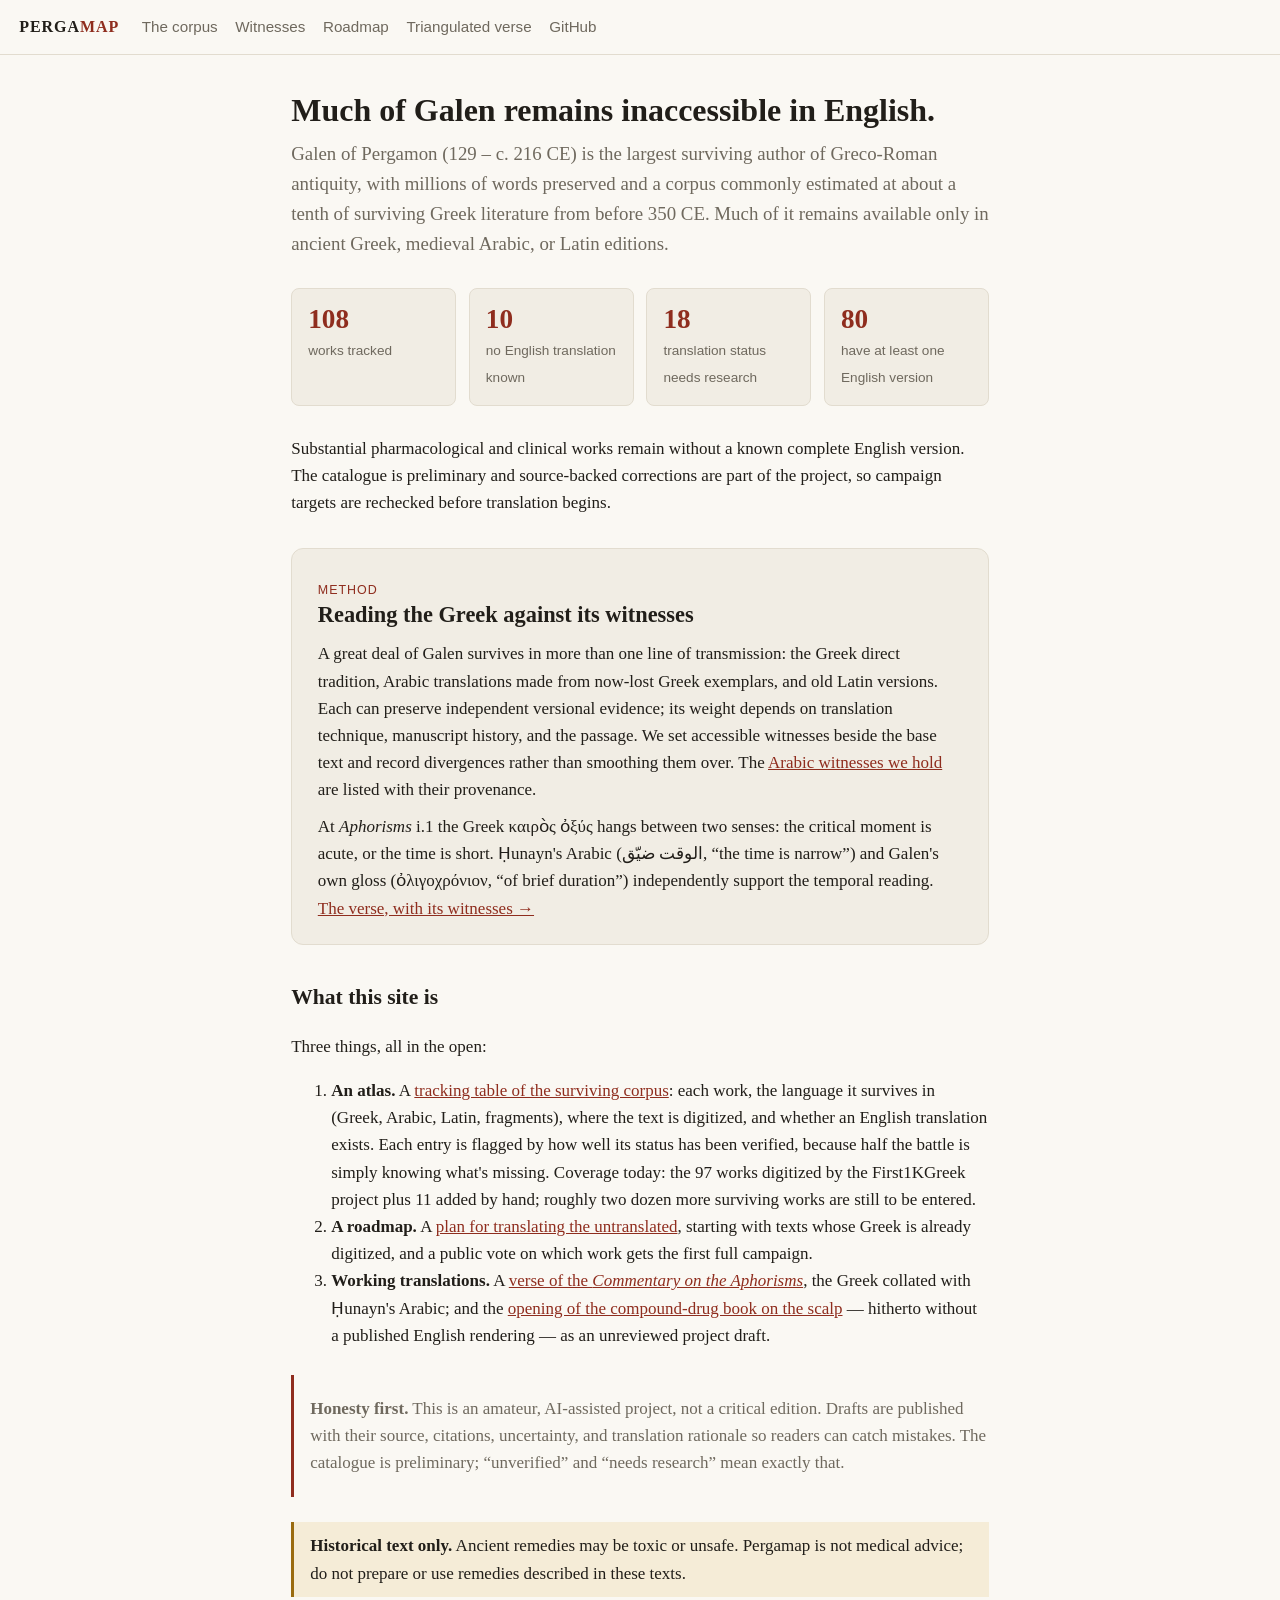
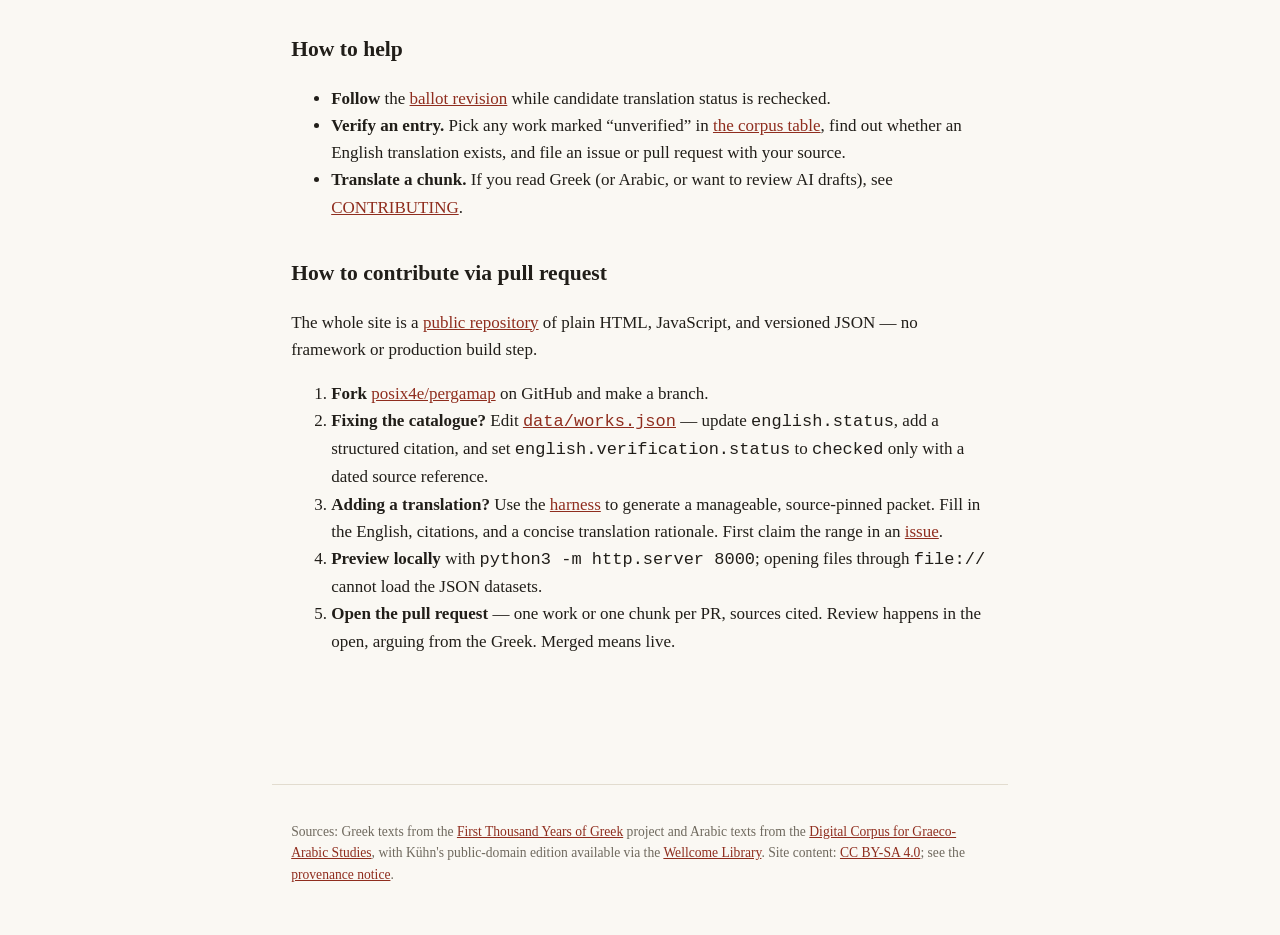
==== index.html @ 76f0c0b8 "Post-stabilization fixes: replace fabricated seg-4 rationale with an explicit no-trace note, restore" ====
<!DOCTYPE html>
<html lang="en">
<head>
<meta charset="utf-8">
<meta name="viewport" content="width=device-width, initial-scale=1">
<title>Pergamap — mapping and translating the Galen nobody can read</title>
<meta name="description" content="A public map of Galen's surviving works — what exists, in which language, and what has never been translated into English — plus an open project to translate the rest.">
<meta property="og:title" content="Pergamap — an open atlas and translation workspace for Galen">
<meta property="og:description" content="A preliminary, source-aware map of Galen's surviving works, witnesses, and English translation coverage.">
<meta property="og:type" content="website">
<meta property="og:site_name" content="Pergamap">
<link rel="canonical" href="https://pergamap.com/">
<link rel="icon" href="/favicon.svg" type="image/svg+xml">
<link rel="alternate" type="application/ld+json" href="/data/catalogue-metadata.json" title="Pergamap dataset metadata">
<link rel="stylesheet" href="style.css">
</head>
<body>
<header class="site">
  <a class="brand" href="index.html" aria-current="page">Perga<span>map</span></a>
  <nav aria-label="Primary">
    <a href="corpus.html">The corpus</a>
    <a href="witnesses.html">Witnesses</a>
    <a href="roadmap.html">Roadmap</a>
    <a href="translations/aphorisms-1-1.html">Triangulated verse</a>
    <a href="https://github.com/posix4e/pergamap">GitHub</a>
  </nav>
</header>
<main>
  <h1>Much of Galen remains inaccessible in English.</h1>
  <p class="lead">Galen of Pergamon (129 – c. 216 CE) is the largest surviving author of Greco-Roman antiquity, with millions of words preserved and a corpus commonly estimated at about a tenth of surviving Greek literature from before 350 CE. Much of it remains available only in ancient Greek, medieval Arabic, or Latin editions.</p>

  <div class="stats" id="stats">
    <div class="stat"><b id="s-total">–</b><span>works tracked</span></div>
    <div class="stat"><b id="s-none">–</b><span>no English translation known</span></div>
    <div class="stat"><b id="s-unknown">–</b><span>translation status needs research</span></div>
    <div class="stat"><b id="s-some">–</b><span>have at least one English version</span></div>
  </div>
  <p id="stats-error" class="error" role="alert" hidden>The catalogue statistics could not be loaded.</p>
  <noscript><p class="notice">JavaScript is required for live totals. The complete schema-v2 catalogue is available in <a href="data/works.json">works.json</a>.</p></noscript>

  <p>Substantial pharmacological and clinical works remain without a known complete English version. The catalogue is preliminary and source-backed corrections are part of the project, so campaign targets are rechecked before translation begins.</p>

  <div class="feature">
    <p class="feature-kicker">Method</p>
    <h2 class="feature-h">Reading the Greek against its witnesses</h2>
    <p>A great deal of Galen survives in more than one line of transmission: the Greek direct tradition, Arabic translations made from now-lost Greek exemplars, and old Latin versions. Each can preserve independent versional evidence; its weight depends on translation technique, manuscript history, and the passage. We set accessible witnesses beside the base text and record divergences rather than smoothing them over. The <a href="witnesses.html">Arabic witnesses we hold</a> are listed with their provenance.</p>
    <p>At <em>Aphorisms</em> i.1 the Greek <span lang="grc">καιρὸς ὀξύς</span> hangs between two senses: the critical moment is acute, or the time is short. Ḥunayn's Arabic (<span lang="ar" dir="rtl">الوقت ضيّق</span>, “the time is narrow”) and Galen's own gloss (<span lang="grc">ὀλιγοχρόνιον</span>, “of brief duration”) independently support the temporal reading. <a href="translations/aphorisms-1-1.html">The verse, with its witnesses →</a></p>
  </div>

  <h2>What this site is</h2>
  <p>Three things, all in the open:</p>
  <ol>
    <li><strong>An atlas.</strong> A <a href="corpus.html">tracking table of the surviving corpus</a>: each work, the language it survives in (Greek, Arabic, Latin, fragments), where the text is digitized, and whether an English translation exists. Each entry is flagged by how well its status has been verified, because half the battle is simply knowing what's missing. Coverage today: the 97 works digitized by the First1KGreek project plus 11 added by hand; roughly two dozen more surviving works are still to be entered.</li>
    <li><strong>A roadmap.</strong> A <a href="roadmap.html">plan for translating the untranslated</a>, starting with texts whose Greek is already digitized, and a public vote on which work gets the first full campaign.</li>
    <li><strong>Working translations.</strong> A <a href="translations/aphorisms-1-1.html">verse of the <em>Commentary on the Aphorisms</em></a>, the Greek collated with Ḥunayn's Arabic; and the <a href="translations/chunk.html?id=cml-1-1">opening of the compound-drug book on the scalp</a> — hitherto without a published English rendering — as an unreviewed project draft.</li>
  </ol>

  <div class="notice">
    <p><strong>Honesty first.</strong> This is an amateur, AI-assisted project, not a critical edition. Drafts are published with their source, citations, uncertainty, and translation rationale so readers can catch mistakes. The catalogue is preliminary; “unverified” and “needs research” mean exactly that.</p>
  </div>
  <div class="notice medical-warning"><p><strong>Historical text only.</strong> Ancient remedies may be toxic or unsafe. Pergamap is not medical advice; do not prepare or use remedies described in these texts.</p></div>

  <h2>How to help</h2>
  <ul>
    <li><strong>Follow</strong> the <a href="https://github.com/posix4e/pergamap/issues/1">ballot revision</a> while candidate translation status is rechecked.</li>
    <li><strong>Verify an entry.</strong> Pick any work marked “unverified” in <a href="corpus.html">the corpus table</a>, find out whether an English translation exists, and file an issue or pull request with your source.</li>
    <li><strong>Translate a chunk.</strong> If you read Greek (or Arabic, or want to review AI drafts), see <a href="https://github.com/posix4e/pergamap/blob/main/CONTRIBUTING.md">CONTRIBUTING</a>.</li>
  </ul>

  <h2>How to contribute via pull request</h2>
  <p>The whole site is a <a href="https://github.com/posix4e/pergamap">public repository</a> of plain HTML, JavaScript, and versioned JSON — no framework or production build step.</p>
  <ol>
    <li><strong>Fork</strong> <a href="https://github.com/posix4e/pergamap">posix4e/pergamap</a> on GitHub and make a branch.</li>
    <li><strong>Fixing the catalogue?</strong> Edit <a href="https://github.com/posix4e/pergamap/blob/main/data/works.json"><code>data/works.json</code></a> — update <code>english.status</code>, add a structured citation, and set <code>english.verification.status</code> to <code>checked</code> only with a dated source reference.</li>
    <li><strong>Adding a translation?</strong> Use the <a href="https://github.com/posix4e/pergamap/blob/main/HARNESS.md">harness</a> to generate a manageable, source-pinned packet. Fill in the English, citations, and a concise translation rationale. First claim the range in an <a href="https://github.com/posix4e/pergamap/issues">issue</a>.</li>
    <li><strong>Preview locally</strong> with <code>python3 -m http.server 8000</code>; opening files through <code>file://</code> cannot load the JSON datasets.</li>
    <li><strong>Open the pull request</strong> — one work or one chunk per PR, sources cited. Review happens in the open, arguing from the Greek. Merged means live.</li>
  </ol>
</main>
<footer class="site">
  <p>Sources: Greek texts from the <a href="https://github.com/OpenGreekAndLatin/First1KGreek">First Thousand Years of Greek</a> project and Arabic texts from the <a href="https://www.graeco-arabic-studies.org/">Digital Corpus for Graeco-Arabic Studies</a>, with Kühn's public-domain edition available via the <a href="https://archive.org/details/b29339339_0012">Wellcome Library</a>. Site content: <a href="LICENSE">CC BY-SA 4.0</a>; see the <a href="NOTICE.md">provenance notice</a>.</p>
</footer>
<script src="assets/js/index.js" defer></script>
</body>
</html>
---- style.css ----
:root {
  --bg: #faf8f3;
  --bg2: #f1ede4;
  --text: #211e19;
  --muted: #6f695e;
  --accent: #8f2d1e;
  --accent-soft: #f3e2dd;
  --border: #e2dccf;
  --good: #2c6e49;
  --good-soft: #e2efe7;
  --warn: #9a6b0f;
  --warn-soft: #f5ecd7;
  --none: #8f2d1e;
  --none-soft: #f3e0db;
  --unk: #6f695e;
  --unk-soft: #ecebe6;
}
@media (prefers-color-scheme: dark) {
  :root {
    --bg: #1b1916;
    --bg2: #232019;
    --text: #e9e4da;
    --muted: #a39c8f;
    --accent: #e0785f;
    --accent-soft: #3a241e;
    --border: #38332a;
    --good: #7fc8a0;
    --good-soft: #22352b;
    --warn: #e0b45f;
    --warn-soft: #382f1c;
    --none: #e0785f;
    --none-soft: #3a241e;
    --unk: #a39c8f;
    --unk-soft: #2a2822;
  }
}
* { box-sizing: border-box; }
body {
  margin: 0;
  background: var(--bg);
  color: var(--text);
  font-family: 'Iowan Old Style', 'Palatino Linotype', Palatino, Georgia, serif;
  line-height: 1.6;
  font-size: 17px;
}
header.site {
  border-bottom: 1px solid var(--border);
  padding: 0.9rem 1.2rem;
  display: flex; flex-wrap: wrap; align-items: baseline; gap: 0.4rem 1.4rem;
}
header.site .brand {
  font-weight: 700; letter-spacing: 0.06em; text-transform: uppercase;
  font-size: 1rem; color: var(--text); text-decoration: none;
}
header.site .brand span { color: var(--accent); }
header.site nav { display: flex; flex-wrap: wrap; gap: 1.1rem; font-size: 0.95rem;
  font-family: -apple-system, BlinkMacSystemFont, 'Segoe UI', Roboto, sans-serif; }
header.site nav a { color: var(--muted); text-decoration: none; }
header.site nav a:hover, header.site nav a.here { color: var(--accent); }
a:focus-visible, button:focus-visible, input:focus-visible, summary:focus-visible {
  outline: 3px solid var(--accent); outline-offset: 3px;
}
main { max-width: 46rem; margin: 0 auto; padding: 2.2rem 1.2rem 4rem; }
main.wide { max-width: 72rem; }
h1 { font-size: 2rem; line-height: 1.2; margin: 0 0 0.6rem; }
h2 { font-size: 1.35rem; margin-top: 2.2rem; }
h3 { font-size: 1.1rem; }
a { color: var(--accent); }
p.lead { font-size: 1.18rem; color: var(--muted); margin-top: 0; }
.stats { display: grid; grid-template-columns: repeat(auto-fit, minmax(150px, 1fr)); gap: 0.8rem; margin: 1.8rem 0; }
.stat { background: var(--bg2); border: 1px solid var(--border); border-radius: 8px; padding: 0.9rem 1rem; }
.stat b { display: block; font-size: 1.7rem; line-height: 1.2; color: var(--accent); }
.stat span { font-size: 0.85rem; color: var(--muted);
  font-family: -apple-system, BlinkMacSystemFont, 'Segoe UI', Roboto, sans-serif; }
.card { background: var(--bg2); border: 1px solid var(--border); border-radius: 10px; padding: 1.2rem 1.4rem; margin: 1.4rem 0; }
.card h3 { margin-top: 0; }
.chip { display: inline-block; padding: 0.1rem 0.55rem; border-radius: 99px; font-size: 0.78rem;
  font-family: -apple-system, BlinkMacSystemFont, 'Segoe UI', Roboto, sans-serif; white-space: nowrap; }
.chip.none { background: var(--none-soft); color: var(--none); }
.chip.full { background: var(--good-soft); color: var(--good); }
.chip.partial { background: var(--warn-soft); color: var(--warn); }
.chip.unknown { background: var(--unk-soft); color: var(--unk); }
.conf { font-size: 0.72rem; color: var(--muted); font-family: -apple-system, BlinkMacSystemFont, sans-serif; }
/* corpus table */
.controls { display: flex; flex-wrap: wrap; gap: 0.6rem; margin: 1.2rem 0;
  font-family: -apple-system, BlinkMacSystemFont, 'Segoe UI', Roboto, sans-serif; }
.controls input[type=search] {
  flex: 1 1 220px; padding: 0.45rem 0.7rem; border: 1px solid var(--border); border-radius: 8px;
  background: var(--bg2); color: var(--text); font-size: 0.95rem;
}
.controls button {
  padding: 0.4rem 0.8rem; border: 1px solid var(--border); border-radius: 99px;
  background: var(--bg2); color: var(--muted); font-size: 0.85rem; cursor: pointer;
}
.controls button.on { background: var(--accent); border-color: var(--accent); color: var(--bg); }
.tablewrap { overflow-x: auto; border: 1px solid var(--border); border-radius: 10px; }
table { border-collapse: collapse; width: 100%; min-width: 760px; font-size: 0.95rem; }
caption { text-align: left; padding: 0.7rem 0.9rem; color: var(--muted); background: var(--bg2);
  font-family: -apple-system, BlinkMacSystemFont, 'Segoe UI', Roboto, sans-serif; font-size: 0.85rem; }
th { text-align: left; font-family: -apple-system, BlinkMacSystemFont, 'Segoe UI', Roboto, sans-serif;
  font-size: 0.78rem; text-transform: uppercase; letter-spacing: 0.05em; color: var(--muted);
  padding: 0.7rem 0.9rem; border-bottom: 1px solid var(--border); background: var(--bg2); }
td { padding: 0.65rem 0.9rem; border-bottom: 1px solid var(--border); vertical-align: top; }
tr:last-child td { border-bottom: none; }
td .lat { color: var(--muted); font-style: italic; font-size: 0.88rem; }
td .ref { color: var(--muted); font-size: 0.82rem; display: block; margin-top: 0.15rem; }
/* translation page */
.pair { display: grid; grid-template-columns: 1fr 1fr; gap: 1.2rem 2rem; margin: 1.6rem 0; }
@media (max-width: 720px) { .pair { grid-template-columns: 1fr; } }
.grc { font-size: 1.02rem; line-height: 1.75; }
.grc .kp { color: var(--muted); font-size: 0.75rem; font-family: -apple-system, sans-serif; user-select: none; }
.eng { line-height: 1.7; }
.notes li { margin-bottom: 0.7rem; }
.crumb { font-size: 0.85rem; color: var(--muted);
  font-family: -apple-system, BlinkMacSystemFont, 'Segoe UI', Roboto, sans-serif; }
footer.site { border-top: 1px solid var(--border); margin-top: 3rem; padding: 1.4rem 1.2rem 2.4rem;
  color: var(--muted); font-size: 0.85rem; max-width: 46rem; margin-left: auto; margin-right: auto; }
.notice { border-left: 3px solid var(--accent); padding: 0.2rem 0 0.2rem 1rem; color: var(--muted); margin: 1.6rem 0; }
.medical-warning { background: var(--warn-soft); border-color: var(--warn); color: var(--text); padding: 0.65rem 1rem; }
.medical-warning p { margin: 0; }
.error { color: var(--none); }
.feature { background: var(--bg2); border: 1px solid var(--border); border-radius: 12px; padding: 1.4rem 1.6rem; margin: 2rem 0; }
.feature-kicker { font-family: -apple-system, BlinkMacSystemFont, 'Segoe UI', Roboto, sans-serif;
  font-size: 0.78rem; text-transform: uppercase; letter-spacing: 0.08em; color: var(--accent); margin: 0 0 0.2rem; }
.feature-h { margin: 0 0 0.7rem; font-size: 1.4rem; line-height: 1.25; }
.feature p { margin: 0.6rem 0 0; }
details.trace { margin: 0.4rem 0 0; font-size: 0.88rem; color: var(--muted); }
details.trace summary { cursor: pointer; color: var(--accent);
  font-family: -apple-system, BlinkMacSystemFont, 'Segoe UI', Roboto, sans-serif; font-size: 0.8rem; }
details.trace div { border-left: 3px solid var(--border); padding: 0.3rem 0 0.3rem 0.9rem;
  margin-top: 0.4rem; white-space: pre-wrap; }
.eng .todo { color: var(--muted); font-style: italic; }
.seg-note { font-size: 0.88rem; color: var(--muted); margin-top: 0.4rem; }
.witnesses { display: grid; grid-template-columns: 1fr 1fr; gap: 1.2rem 1.6rem; margin: 1.6rem 0; }
@media (max-width: 720px) { .witnesses { grid-template-columns: 1fr; } }
.wit { background: var(--bg2); border: 1px solid var(--border); border-radius: 10px; padding: 1rem 1.2rem; }
.wit h3 { margin: 0 0 0.2rem; font-size: 1rem; }
.wit .prov, .prov { font-size: 0.8rem; color: var(--muted);
  font-family: -apple-system, BlinkMacSystemFont, 'Segoe UI', sans-serif; margin-bottom: 0.7rem; }
.grc, .ara { font-size: 1.12rem; line-height: 1.8; }
.ara { direction: rtl; text-align: right; font-family: 'Geeza Pro', 'Noto Naskh Arabic', 'Times New Roman', serif; }
.translit { font-size: 0.9rem; color: var(--muted); font-style: italic; margin-top: 0.5rem; line-height: 1.6; }
.verdict { background: var(--accent-soft); border-left: 3px solid var(--accent); border-radius: 0 8px 8px 0; padding: 1rem 1.2rem; margin: 1.8rem 0; }
.translation-label { margin-bottom: 0.3rem; }
.eng-final { font-size: 1.25rem; line-height: 1.7; margin: 0.4rem 0; }
.crux { background: var(--good-soft); border: 1px solid var(--border); border-radius: 10px; padding: 1rem 1.2rem; margin: 1.4rem 0; }
.crux b { color: var(--good); }
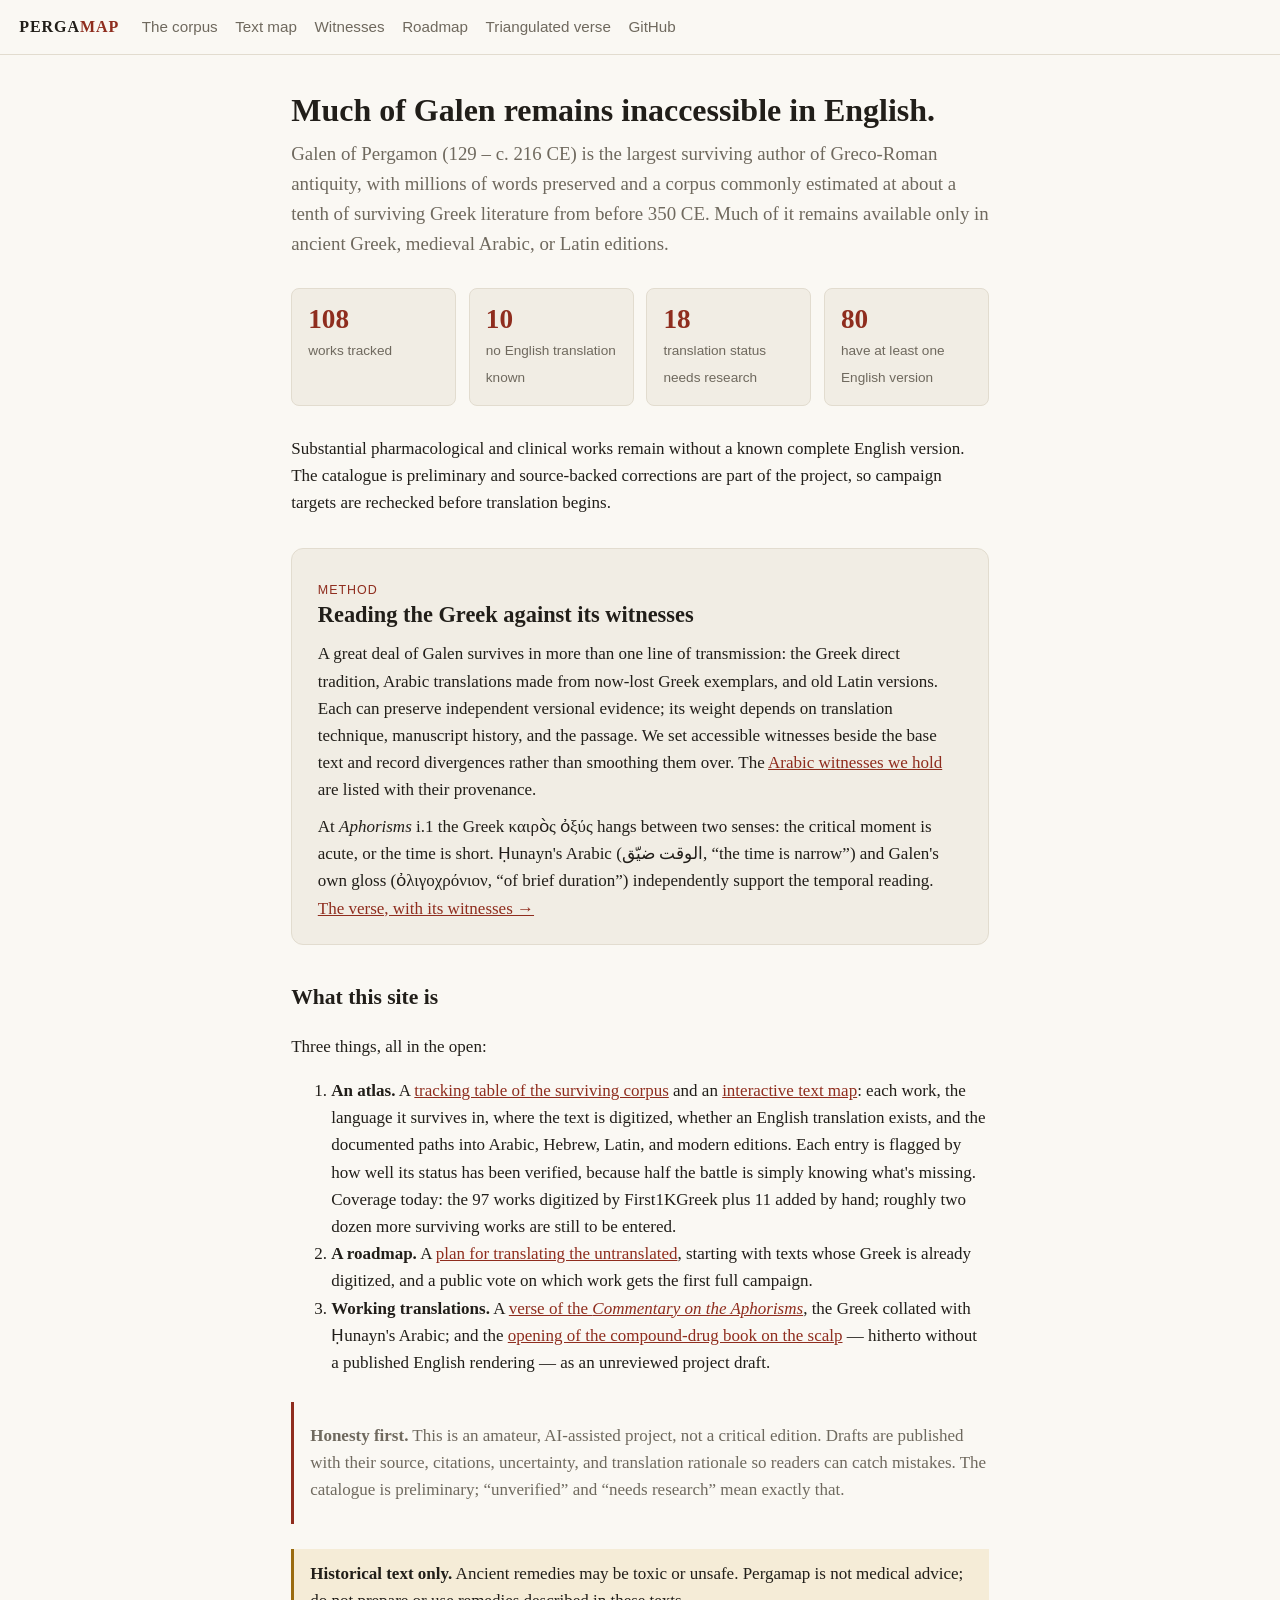
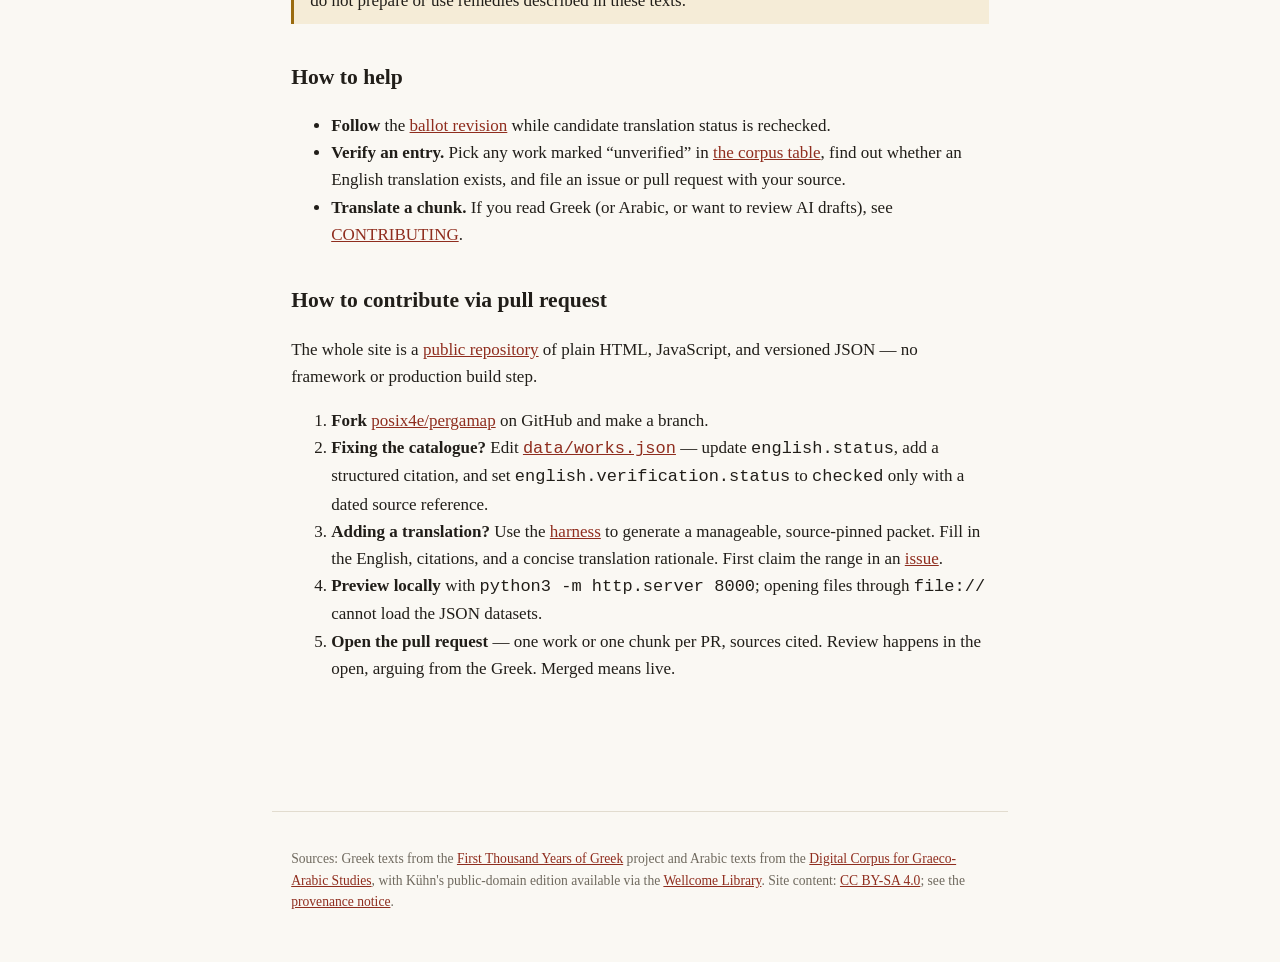
==== commit 2962ee9b: "Add interactive text transmission map" ====
--- a/index.html
+++ b/index.html
@@ -19,6 +19,7 @@
   <a class="brand" href="index.html" aria-current="page">Perga<span>map</span></a>
   <nav aria-label="Primary">
     <a href="corpus.html">The corpus</a>
+    <a href="transmission.html">Text map</a>
     <a href="witnesses.html">Witnesses</a>
     <a href="roadmap.html">Roadmap</a>
     <a href="translations/aphorisms-1-1.html">Triangulated verse</a>
@@ -50,7 +51,7 @@
   <h2>What this site is</h2>
   <p>Three things, all in the open:</p>
   <ol>
-    <li><strong>An atlas.</strong> A <a href="corpus.html">tracking table of the surviving corpus</a>: each work, the language it survives in (Greek, Arabic, Latin, fragments), where the text is digitized, and whether an English translation exists. Each entry is flagged by how well its status has been verified, because half the battle is simply knowing what's missing. Coverage today: the 97 works digitized by the First1KGreek project plus 11 added by hand; roughly two dozen more surviving works are still to be entered.</li>
+    <li><strong>An atlas.</strong> A <a href="corpus.html">tracking table of the surviving corpus</a> and an <a href="transmission.html">interactive text map</a>: each work, the language it survives in, where the text is digitized, whether an English translation exists, and the documented paths into Arabic, Hebrew, Latin, and modern editions. Each entry is flagged by how well its status has been verified, because half the battle is simply knowing what's missing. Coverage today: the 97 works digitized by First1KGreek plus 11 added by hand; roughly two dozen more surviving works are still to be entered.</li>
     <li><strong>A roadmap.</strong> A <a href="roadmap.html">plan for translating the untranslated</a>, starting with texts whose Greek is already digitized, and a public vote on which work gets the first full campaign.</li>
     <li><strong>Working translations.</strong> A <a href="translations/aphorisms-1-1.html">verse of the <em>Commentary on the Aphorisms</em></a>, the Greek collated with Ḥunayn's Arabic; and the <a href="translations/chunk.html?id=cml-1-1">opening of the compound-drug book on the scalp</a> — hitherto without a published English rendering — as an unreviewed project draft.</li>
   </ol>
--- a/style.css
+++ b/style.css
@@ -102,6 +102,7 @@
   padding: 0.7rem 0.9rem; border-bottom: 1px solid var(--border); background: var(--bg2); }
 td { padding: 0.65rem 0.9rem; border-bottom: 1px solid var(--border); vertical-align: top; }
 tr:last-child td { border-bottom: none; }
+tr.catalogue-highlight td { background: var(--accent-soft); }
 td .lat { color: var(--muted); font-style: italic; font-size: 0.88rem; }
 td .ref { color: var(--muted); font-size: 0.82rem; display: block; margin-top: 0.15rem; }
 /* translation page */
@@ -145,3 +146,141 @@
 .eng-final { font-size: 1.25rem; line-height: 1.7; margin: 0.4rem 0; }
 .crux { background: var(--good-soft); border: 1px solid var(--border); border-radius: 10px; padding: 1rem 1.2rem; margin: 1.4rem 0; }
 .crux b { color: var(--good); }
+
+/* transmission map */
+main.map-page { max-width: 92rem; }
+.map-page > h1 { font-size: clamp(2.35rem, 5vw, 4.6rem); max-width: 13ch; letter-spacing: -0.035em; }
+.map-page > .lead { max-width: 65rem; }
+.eyebrow, .context-relation {
+  margin: 0 0 0.35rem; color: var(--accent); font: 700 0.72rem/1.3 -apple-system, BlinkMacSystemFont, 'Segoe UI', sans-serif;
+  letter-spacing: 0.11em; text-transform: uppercase;
+}
+.map-stats { max-width: 68rem; }
+.map-key {
+  display: flex; flex-wrap: wrap; gap: 0.65rem 1.35rem; align-items: center; margin: 1.2rem 0 1.8rem;
+  color: var(--muted); font: 0.78rem/1.4 -apple-system, BlinkMacSystemFont, 'Segoe UI', sans-serif;
+}
+.map-key span { display: inline-flex; align-items: center; gap: 0.45rem; }
+.key-line { width: 2.2rem; border-top: 2px solid var(--accent); }
+.key-line.influence { border-top-style: dashed; border-color: var(--muted); }
+.key-dot { width: 0.65rem; height: 0.65rem; border-radius: 50%; background: var(--good); }
+.map-explorer {
+  margin: 2rem 0 3.5rem; border: 1px solid var(--border); border-radius: 16px; background: var(--bg2); overflow: hidden;
+  box-shadow: 0 18px 60px color-mix(in srgb, var(--text) 7%, transparent);
+}
+.map-controls {
+  display: grid; grid-template-columns: minmax(15rem, 1fr) minmax(15rem, 1.2fr); gap: 0.55rem 1.5rem; align-items: end;
+  padding: 1.2rem 1.35rem; border-bottom: 1px solid var(--border); background: var(--bg);
+}
+.map-controls h2 { margin: 0; }
+.map-controls p { margin: 0.2rem 0 0; }
+.search-label { color: var(--muted); font: 600 0.78rem/1.2 -apple-system, BlinkMacSystemFont, 'Segoe UI', sans-serif; }
+.map-controls input[type=search] {
+  grid-column: 2; width: 100%; padding: 0.68rem 0.8rem; border: 1px solid var(--border); border-radius: 9px;
+  background: var(--bg2); color: var(--text); font-size: 1rem;
+}
+.controls.compact { grid-column: 1 / -1; margin: 0.35rem 0 0; }
+.map-workspace { display: grid; grid-template-columns: minmax(16rem, 20rem) minmax(0, 1fr); min-height: 42rem; }
+.map-index { border-right: 1px solid var(--border); background: var(--bg); }
+.map-list { max-height: 52rem; overflow-y: auto; padding: 0.65rem; scrollbar-color: var(--border) transparent; }
+.map-list-item {
+  display: block; width: 100%; padding: 0.72rem 0.75rem; border: 1px solid transparent; border-radius: 9px; text-align: left;
+  background: transparent; color: var(--text); cursor: pointer; font: inherit;
+}
+.map-list-item:hover { background: var(--bg2); border-color: var(--border); }
+.map-list-item.selected { background: var(--accent-soft); border-color: color-mix(in srgb, var(--accent) 38%, var(--border)); }
+.map-list-item strong { display: block; font-size: 0.92rem; line-height: 1.25; }
+.map-list-latin { display: block; margin-top: 0.12rem; color: var(--muted); font-size: 0.78rem; font-style: italic; line-height: 1.3; }
+.map-list-badges { display: flex; flex-wrap: wrap; gap: 0.3rem; margin-top: 0.45rem; }
+.mini-badge, .local-marker {
+  display: inline-flex; width: fit-content; padding: 0.08rem 0.42rem; border-radius: 99px; color: var(--muted); background: var(--unk-soft);
+  font: 600 0.65rem/1.4 -apple-system, BlinkMacSystemFont, 'Segoe UI', sans-serif;
+}
+.mini-badge.arabic { color: var(--accent); background: var(--accent-soft); }
+.mini-badge.later { color: var(--good); background: var(--good-soft); }
+.mini-badge.quiet { font-weight: 400; }
+.empty-map { padding: 0.8rem; color: var(--muted); font-size: 0.9rem; }
+.map-branch { min-width: 0; padding: 1.35rem; }
+.branch-heading { display: flex; justify-content: space-between; gap: 1rem 2rem; align-items: flex-start; }
+.branch-heading h2 { margin: 0; font-size: clamp(1.45rem, 3vw, 2.15rem); }
+.branch-subtitle { margin: 0.35rem 0 0; color: var(--muted); font-style: italic; }
+.branch-links, .detail-links { display: flex; flex-wrap: wrap; gap: 0.45rem 0.75rem; }
+.branch-links { justify-content: flex-end; }
+.branch-links a, .detail-links a {
+  display: inline-flex; padding: 0.32rem 0.58rem; border: 1px solid var(--border); border-radius: 7px; background: var(--bg);
+  font: 600 0.72rem/1.35 -apple-system, BlinkMacSystemFont, 'Segoe UI', sans-serif; text-decoration: none;
+}
+.tree-stages { display: grid; grid-template-columns: repeat(4, minmax(10rem, 1fr)); gap: 1.45rem; margin-top: 1.7rem; }
+.tree-stage { position: relative; min-width: 0; }
+.tree-stage:not(:first-child)::before {
+  content: ""; position: absolute; left: -1.45rem; top: 2.5rem; width: 1.45rem; border-top: 2px solid var(--accent);
+}
+.tree-stage > header { min-height: 3.5rem; padding-bottom: 0.7rem; border-bottom: 1px solid var(--border); }
+.tree-stage > header span { display: block; color: var(--muted); font: 0.68rem/1.2 -apple-system, BlinkMacSystemFont, 'Segoe UI', sans-serif; }
+.tree-stage > header b { font-size: 0.93rem; }
+.tree-nodes { position: relative; display: grid; gap: 0.72rem; padding-top: 0.85rem; }
+.tree-nodes:has(.tree-node:nth-child(2))::before {
+  content: ""; position: absolute; left: -0.52rem; top: 1.55rem; bottom: 1.55rem; border-left: 1px solid var(--accent);
+}
+.tree-node {
+  position: relative; display: flex; flex-direction: column; gap: 0.2rem; width: 100%; min-height: 6.4rem; padding: 0.78rem;
+  border: 1px solid var(--border); border-radius: 10px; text-align: left; background: var(--bg); color: var(--text); cursor: pointer;
+  font: inherit; box-shadow: 0 4px 18px color-mix(in srgb, var(--text) 5%, transparent);
+}
+.tree-node::before { content: ""; position: absolute; left: -0.53rem; top: 50%; width: 0.53rem; border-top: 1px solid var(--accent); }
+.tree-node:hover { border-color: var(--accent); transform: translateY(-1px); }
+.tree-node.selected { border-color: var(--accent); box-shadow: 0 0 0 2px var(--accent-soft); }
+.tree-node.arabic { border-left: 4px solid var(--accent); }
+.tree-node.hebrew { border-left: 4px solid var(--warn); }
+.tree-node.latin { border-left: 4px solid var(--good); }
+.tree-node.english, .tree-node.german, .tree-node.multilingual { border-left: 4px solid var(--muted); }
+.tree-relation { color: var(--accent); font: 700 0.63rem/1.2 -apple-system, BlinkMacSystemFont, 'Segoe UI', sans-serif; text-transform: uppercase; letter-spacing: 0.06em; }
+.tree-node strong { font-size: 0.92rem; line-height: 1.25; }
+.tree-subtitle { color: var(--muted); font-size: 0.74rem; line-height: 1.3; }
+.local-marker { margin-top: auto; color: var(--good); background: var(--good-soft); }
+.tree-empty { margin: 0; padding: 0.78rem; border: 1px dashed var(--border); border-radius: 10px; color: var(--muted); font-size: 0.76rem; line-height: 1.4; }
+.node-detail {
+  display: grid; grid-template-columns: minmax(11rem, 0.7fr) minmax(18rem, 1.6fr) minmax(12rem, 1fr); gap: 0.7rem 1.2rem;
+  margin-top: 1.5rem; padding: 1rem 1.15rem; border: 1px solid var(--border); border-radius: 11px; background: var(--bg);
+}
+.node-detail .eyebrow { grid-column: 1; margin: 0; }
+.node-detail h3 { grid-column: 1; margin: 0; }
+.node-detail > p:not(.eyebrow) { grid-column: 2; grid-row: 1 / span 2; margin: 0; color: var(--muted); font-size: 0.88rem; }
+.node-detail .detail-links { grid-column: 3; grid-row: 1 / span 2; align-content: start; }
+.detail-primary { color: var(--bg) !important; background: var(--accent) !important; border-color: var(--accent) !important; }
+.context-grid { display: grid; grid-template-columns: repeat(4, minmax(0, 1fr)); gap: 0.85rem; margin: 1.2rem 0 2.5rem; }
+.context-card { position: relative; padding: 1rem 1.05rem 1.1rem; border: 1px dashed var(--muted); border-radius: 11px; background: var(--bg2); }
+.context-card::before { content: ""; display: block; width: 2.4rem; margin: -1.15rem 0 0.8rem; border-top: 2px dashed var(--muted); }
+.context-card h3 { margin: 0; }
+.context-card p { font-size: 0.86rem; }
+.context-card .context-date { margin: 0.25rem 0 0.65rem; color: var(--muted); font: 0.72rem/1.4 -apple-system, BlinkMacSystemFont, 'Segoe UI', sans-serif; }
+.source-grid { display: grid; grid-template-columns: repeat(auto-fit, minmax(15rem, 1fr)); gap: 0.65rem; margin-top: 1rem; }
+.source-card { display: flex; flex-direction: column; padding: 0.8rem 0.9rem; border: 1px solid var(--border); border-radius: 9px; background: var(--bg2); text-decoration: none; }
+.source-card:hover { border-color: var(--accent); }
+.source-card strong { color: var(--text); font-size: 0.84rem; line-height: 1.35; }
+.source-card span { margin-top: 0.25rem; color: var(--muted); font: 0.7rem/1.35 -apple-system, BlinkMacSystemFont, 'Segoe UI', sans-serif; }
+
+@media (max-width: 1100px) {
+  .tree-stages { grid-template-columns: repeat(2, minmax(0, 1fr)); }
+  .tree-stage:nth-child(3)::before { display: none; }
+  .context-grid { grid-template-columns: repeat(2, minmax(0, 1fr)); }
+  .node-detail { grid-template-columns: 1fr 2fr; }
+  .node-detail .detail-links { grid-column: 1 / -1; grid-row: auto; }
+}
+@media (max-width: 760px) {
+  main.map-page { padding-top: 1.5rem; }
+  .map-controls { grid-template-columns: 1fr; }
+  .search-label, .map-controls input[type=search] { grid-column: 1; }
+  .map-workspace { grid-template-columns: 1fr; }
+  .map-index { border-right: 0; border-bottom: 1px solid var(--border); }
+  .map-list { display: flex; gap: 0.5rem; max-height: none; overflow-x: auto; }
+  .map-list-item { flex: 0 0 14rem; }
+  .branch-heading { display: block; }
+  .branch-links { justify-content: flex-start; margin-top: 0.8rem; }
+  .tree-stages { grid-template-columns: 1fr; gap: 1rem; }
+  .tree-stage:not(:first-child)::before { left: 1rem; top: -1rem; width: 0; height: 1rem; border-top: 0; border-left: 2px solid var(--accent); }
+  .tree-stage:nth-child(3)::before { display: block; }
+  .node-detail { grid-template-columns: 1fr; }
+  .node-detail .eyebrow, .node-detail h3, .node-detail > p:not(.eyebrow), .node-detail .detail-links { grid-column: 1; grid-row: auto; }
+  .context-grid { grid-template-columns: 1fr; }
+}
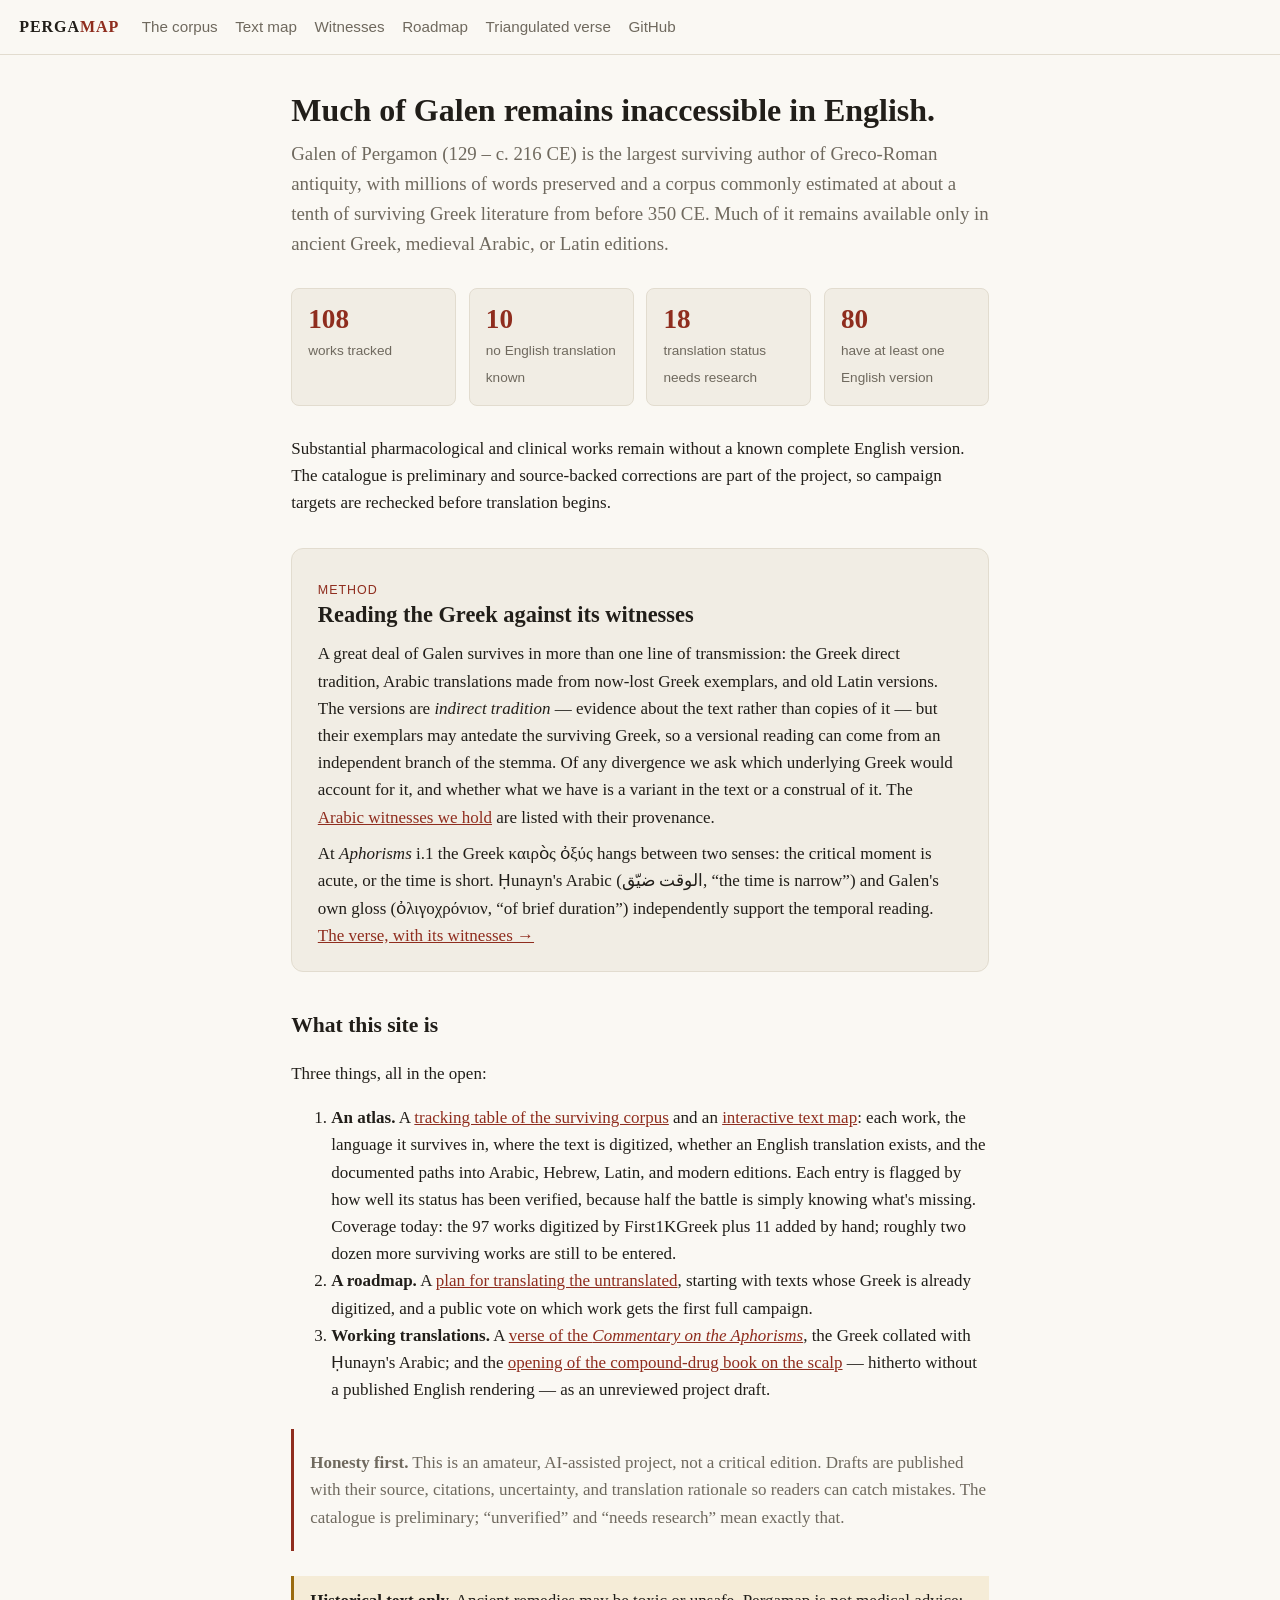
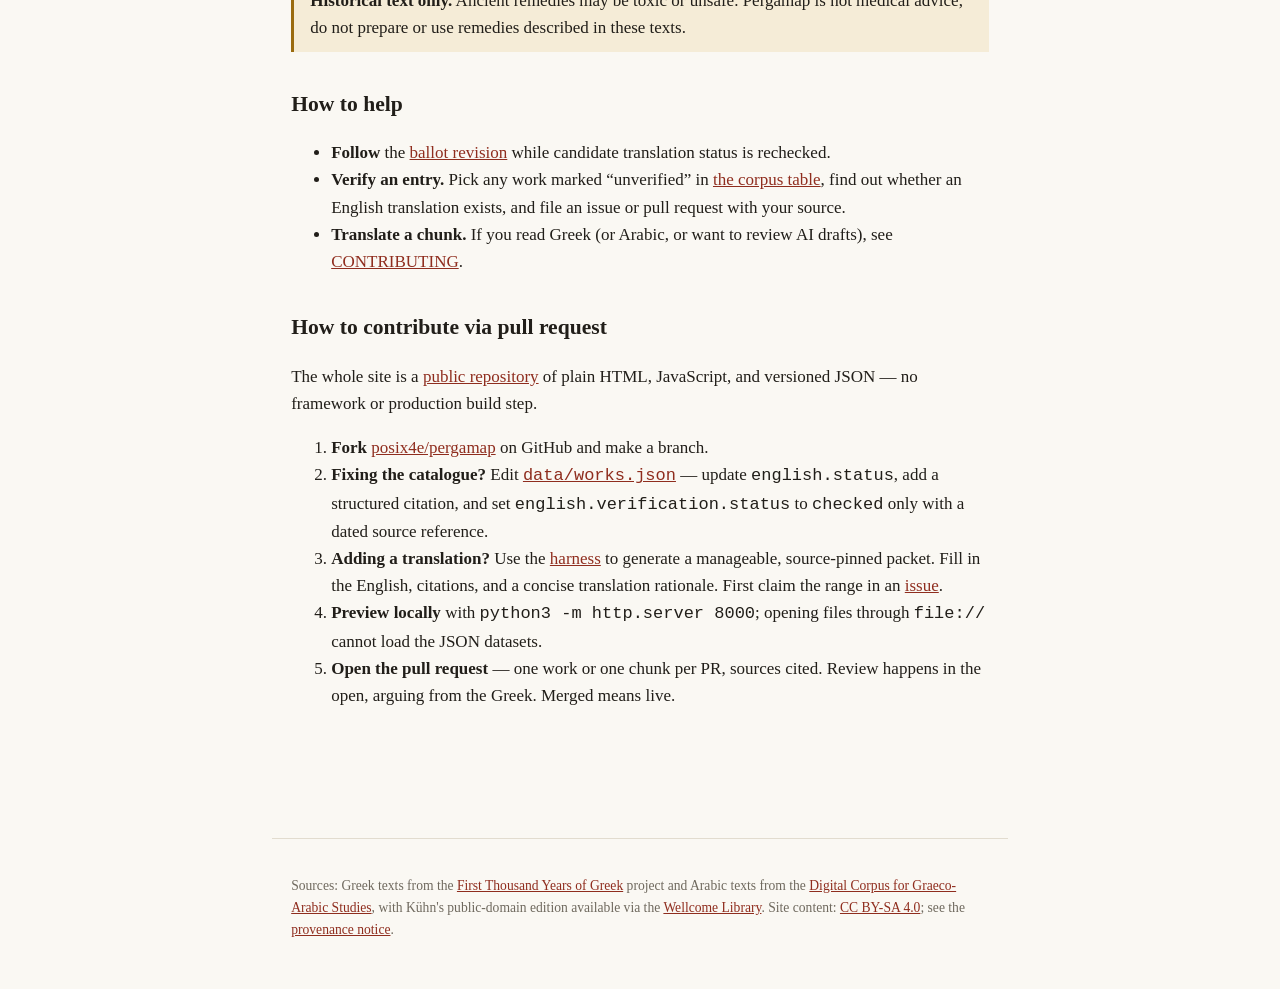
==== commit 912a26f3: "Adopt Adamson's framing of the versions: indirect tradition, stemmatic placement, variant vs constru" ====
--- a/index.html
+++ b/index.html
@@ -44,7 +44,7 @@
   <div class="feature">
     <p class="feature-kicker">Method</p>
     <h2 class="feature-h">Reading the Greek against its witnesses</h2>
-    <p>A great deal of Galen survives in more than one line of transmission: the Greek direct tradition, Arabic translations made from now-lost Greek exemplars, and old Latin versions. Each can preserve independent versional evidence; its weight depends on translation technique, manuscript history, and the passage. We set accessible witnesses beside the base text and record divergences rather than smoothing them over. The <a href="witnesses.html">Arabic witnesses we hold</a> are listed with their provenance.</p>
+    <p>A great deal of Galen survives in more than one line of transmission: the Greek direct tradition, Arabic translations made from now-lost Greek exemplars, and old Latin versions. The versions are <em>indirect tradition</em> — evidence about the text rather than copies of it — but their exemplars may antedate the surviving Greek, so a versional reading can come from an independent branch of the stemma. Of any divergence we ask which underlying Greek would account for it, and whether what we have is a variant in the text or a construal of it. The <a href="witnesses.html">Arabic witnesses we hold</a> are listed with their provenance.</p>
     <p>At <em>Aphorisms</em> i.1 the Greek <span lang="grc">καιρὸς ὀξύς</span> hangs between two senses: the critical moment is acute, or the time is short. Ḥunayn's Arabic (<span lang="ar" dir="rtl">الوقت ضيّق</span>, “the time is narrow”) and Galen's own gloss (<span lang="grc">ὀλιγοχρόνιον</span>, “of brief duration”) independently support the temporal reading. <a href="translations/aphorisms-1-1.html">The verse, with its witnesses →</a></p>
   </div>
 
--- a/style.css
+++ b/style.css
@@ -162,6 +162,7 @@
 }
 .map-key span { display: inline-flex; align-items: center; gap: 0.45rem; }
 .key-line { width: 2.2rem; border-top: 2px solid var(--accent); }
+.key-line.uncertainty { border-top-style: dashed; }
 .key-line.influence { border-top-style: dashed; border-color: var(--muted); }
 .key-dot { width: 0.65rem; height: 0.65rem; border-radius: 50%; background: var(--good); }
 .map-explorer {
@@ -210,11 +211,29 @@
   display: inline-flex; padding: 0.32rem 0.58rem; border: 1px solid var(--border); border-radius: 7px; background: var(--bg);
   font: 600 0.72rem/1.35 -apple-system, BlinkMacSystemFont, 'Segoe UI', sans-serif; text-decoration: none;
 }
-.tree-stages { display: grid; grid-template-columns: repeat(4, minmax(10rem, 1fr)); gap: 1.45rem; margin-top: 1.7rem; }
+.transmission-caveat {
+  margin: 1.15rem 0 0; padding: 0.75rem 0.9rem; border-left: 4px solid var(--warn); border-radius: 0 8px 8px 0;
+  background: var(--warn-soft); color: var(--text); font-size: 0.84rem; line-height: 1.5;
+}
+.tree-stages {
+  display: grid; grid-template-columns: minmax(8rem, 0.75fr) minmax(9rem, 0.9fr) minmax(14rem, 1.35fr) minmax(10rem, 1fr);
+  grid-template-areas: "source composition tradition empty" "source composition arabic later";
+  gap: 1.1rem 1.25rem; margin-top: 1.7rem; align-items: start;
+}
 .tree-stage { position: relative; min-width: 0; }
-.tree-stage:not(:first-child)::before {
-  content: ""; position: absolute; left: -1.45rem; top: 2.5rem; width: 1.45rem; border-top: 2px solid var(--accent);
-}
+.stage-source { grid-area: source; }
+.stage-composition { grid-area: composition; align-self: stretch; }
+.stage-tradition { grid-area: tradition; }
+.stage-arabic { grid-area: arabic; }
+.stage-later { grid-area: later; }
+.stage-composition::before, .stage-tradition::before, .stage-arabic::before, .stage-later::before {
+  content: ""; position: absolute; left: -1.25rem; top: 2.5rem; width: 1.25rem; border-top: 2px solid var(--accent);
+}
+.stage-composition::after {
+  content: ""; position: absolute; right: -0.65rem; top: 2.5rem; height: calc(50% + 1.25rem); border-right: 2px solid var(--accent);
+}
+.stage-tradition::before, .stage-arabic::before { left: -1.9rem; width: 1.9rem; }
+.stage-arabic::before { border-top-style: dashed; }
 .tree-stage > header { min-height: 3.5rem; padding-bottom: 0.7rem; border-bottom: 1px solid var(--border); }
 .tree-stage > header span { display: block; color: var(--muted); font: 0.68rem/1.2 -apple-system, BlinkMacSystemFont, 'Segoe UI', sans-serif; }
 .tree-stage > header b { font-size: 0.93rem; }
@@ -231,12 +250,18 @@
 .tree-node:hover { border-color: var(--accent); transform: translateY(-1px); }
 .tree-node.selected { border-color: var(--accent); box-shadow: 0 0 0 2px var(--accent-soft); }
 .tree-node.arabic { border-left: 4px solid var(--accent); }
+.tree-node.route-uncertain { border-top-style: dashed; border-right-style: dashed; border-bottom-style: dashed; }
+.tree-node.route-uncertain::before { border-top-style: dashed; }
 .tree-node.hebrew { border-left: 4px solid var(--warn); }
 .tree-node.latin { border-left: 4px solid var(--good); }
 .tree-node.english, .tree-node.german, .tree-node.multilingual { border-left: 4px solid var(--muted); }
 .tree-relation { color: var(--accent); font: 700 0.63rem/1.2 -apple-system, BlinkMacSystemFont, 'Segoe UI', sans-serif; text-transform: uppercase; letter-spacing: 0.06em; }
 .tree-node strong { font-size: 0.92rem; line-height: 1.25; }
 .tree-subtitle { color: var(--muted); font-size: 0.74rem; line-height: 1.3; }
+.tree-route {
+  margin-top: 0.25rem; padding: 0.3rem 0.4rem; border-radius: 5px; background: var(--accent-soft); color: var(--accent);
+  font: 700 0.65rem/1.35 -apple-system, BlinkMacSystemFont, 'Segoe UI', sans-serif;
+}
 .local-marker { margin-top: auto; color: var(--good); background: var(--good-soft); }
 .tree-empty { margin: 0; padding: 0.78rem; border: 1px dashed var(--border); border-radius: 10px; color: var(--muted); font-size: 0.76rem; line-height: 1.4; }
 .node-detail {
@@ -261,8 +286,12 @@
 .source-card span { margin-top: 0.25rem; color: var(--muted); font: 0.7rem/1.35 -apple-system, BlinkMacSystemFont, 'Segoe UI', sans-serif; }
 
 @media (max-width: 1100px) {
-  .tree-stages { grid-template-columns: repeat(2, minmax(0, 1fr)); }
-  .tree-stage:nth-child(3)::before { display: none; }
+  .tree-stages { grid-template-columns: minmax(0, 1fr); grid-template-areas: "source" "composition" "tradition" "arabic" "later"; gap: 1rem; }
+  .stage-composition::after { display: none; }
+  .stage-composition::before, .stage-tradition::before, .stage-arabic::before, .stage-later::before {
+    left: 1rem; top: -1rem; width: 0; height: 1rem; border-top: 0; border-left: 2px solid var(--accent);
+  }
+  .stage-arabic::before { border-left-style: dashed; }
   .context-grid { grid-template-columns: repeat(2, minmax(0, 1fr)); }
   .node-detail { grid-template-columns: 1fr 2fr; }
   .node-detail .detail-links { grid-column: 1 / -1; grid-row: auto; }
@@ -271,16 +300,13 @@
   main.map-page { padding-top: 1.5rem; }
   .map-controls { grid-template-columns: 1fr; }
   .search-label, .map-controls input[type=search] { grid-column: 1; }
-  .map-workspace { grid-template-columns: 1fr; }
+  .map-workspace { grid-template-columns: minmax(0, 1fr); }
   .map-index { border-right: 0; border-bottom: 1px solid var(--border); }
   .map-list { display: flex; gap: 0.5rem; max-height: none; overflow-x: auto; }
   .map-list-item { flex: 0 0 14rem; }
   .branch-heading { display: block; }
   .branch-links { justify-content: flex-start; margin-top: 0.8rem; }
-  .tree-stages { grid-template-columns: 1fr; gap: 1rem; }
-  .tree-stage:not(:first-child)::before { left: 1rem; top: -1rem; width: 0; height: 1rem; border-top: 0; border-left: 2px solid var(--accent); }
-  .tree-stage:nth-child(3)::before { display: block; }
-  .node-detail { grid-template-columns: 1fr; }
+  .node-detail { grid-template-columns: minmax(0, 1fr); }
   .node-detail .eyebrow, .node-detail h3, .node-detail > p:not(.eyebrow), .node-detail .detail-links { grid-column: 1; grid-row: auto; }
   .context-grid { grid-template-columns: 1fr; }
 }
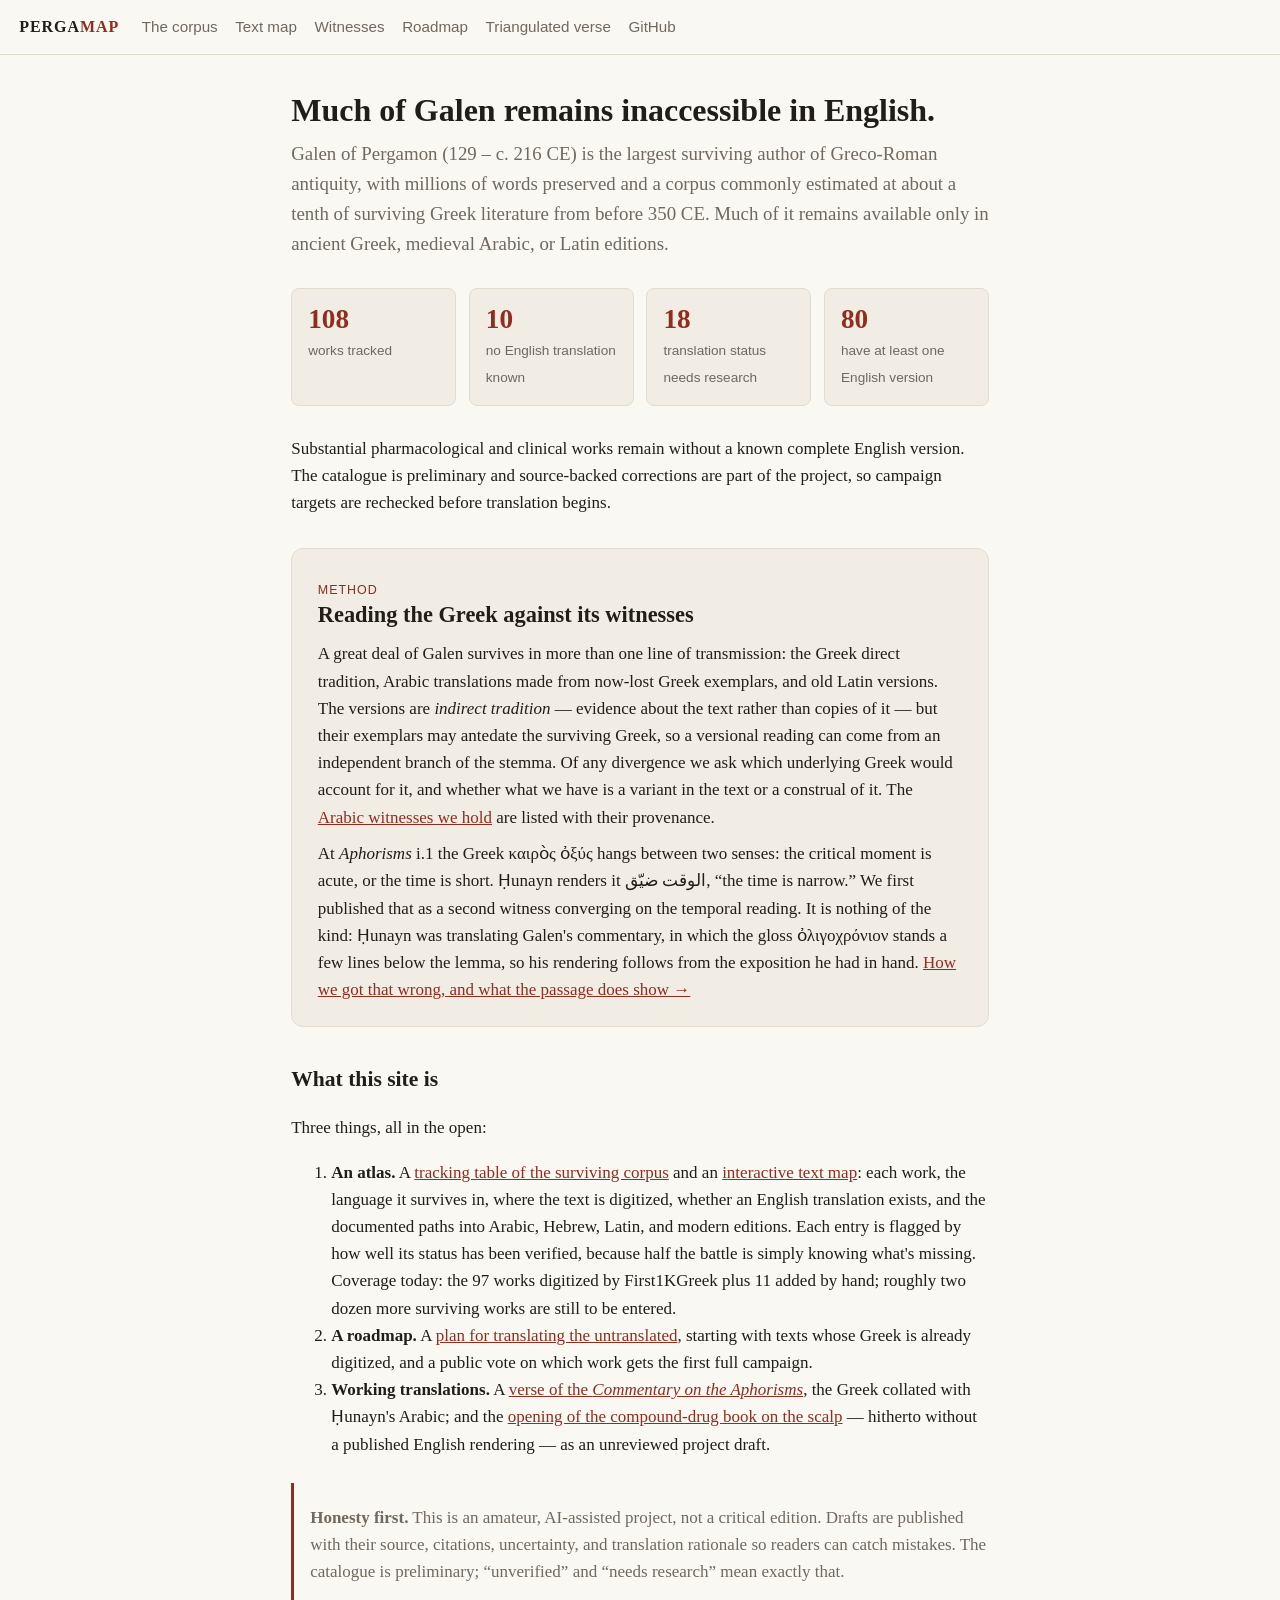
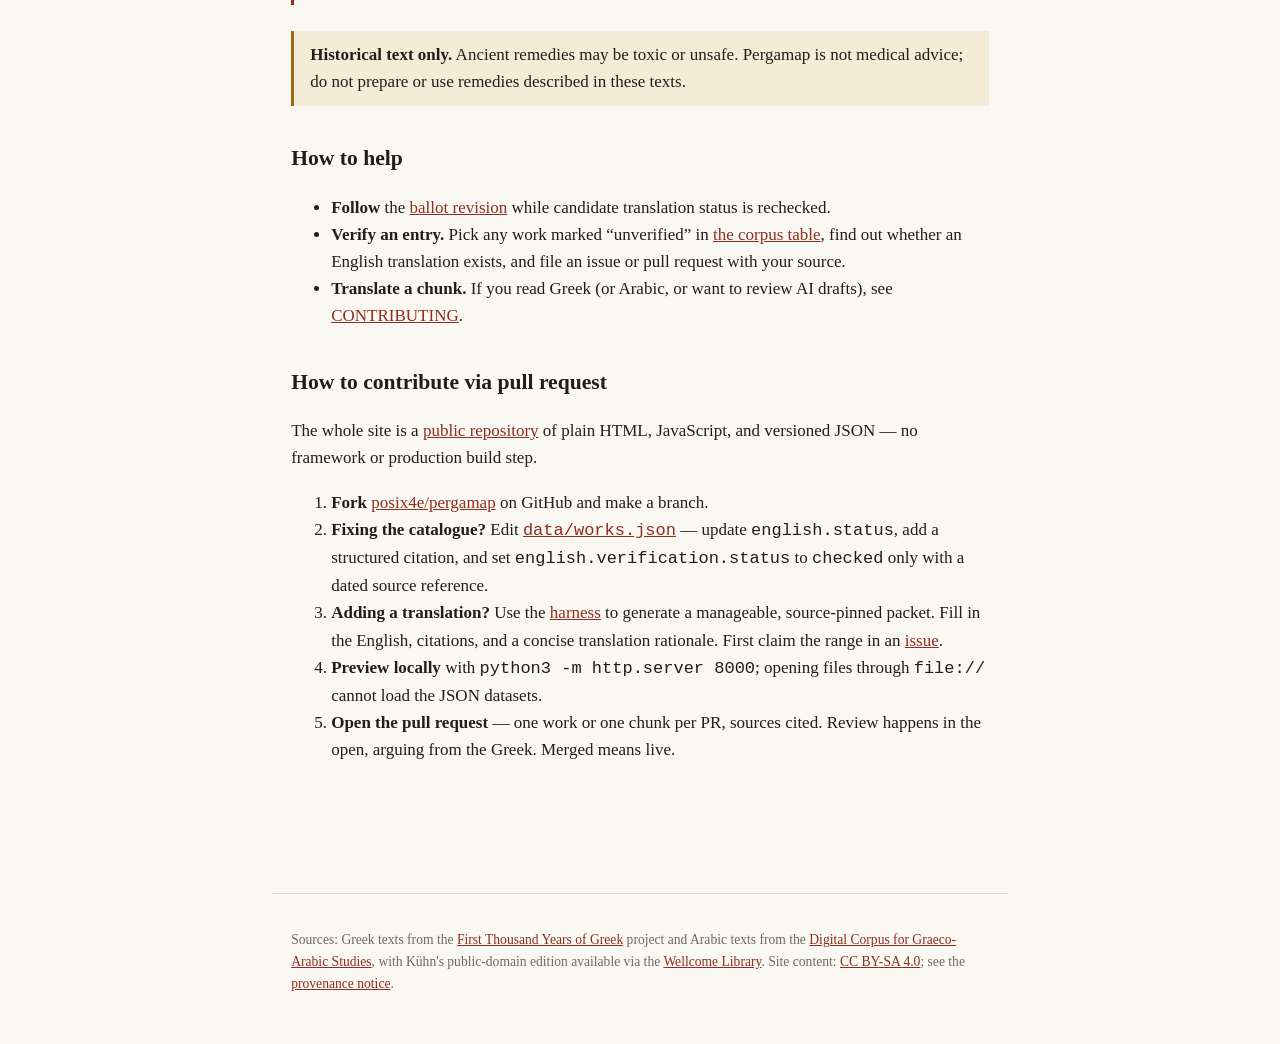
==== commit 2a709b39: "Retract the independence claim at Aphorisms i.1: Hunayn was rendering the exposition that contains t" ====
--- a/index.html
+++ b/index.html
@@ -45,7 +45,7 @@
     <p class="feature-kicker">Method</p>
     <h2 class="feature-h">Reading the Greek against its witnesses</h2>
     <p>A great deal of Galen survives in more than one line of transmission: the Greek direct tradition, Arabic translations made from now-lost Greek exemplars, and old Latin versions. The versions are <em>indirect tradition</em> — evidence about the text rather than copies of it — but their exemplars may antedate the surviving Greek, so a versional reading can come from an independent branch of the stemma. Of any divergence we ask which underlying Greek would account for it, and whether what we have is a variant in the text or a construal of it. The <a href="witnesses.html">Arabic witnesses we hold</a> are listed with their provenance.</p>
-    <p>At <em>Aphorisms</em> i.1 the Greek <span lang="grc">καιρὸς ὀξύς</span> hangs between two senses: the critical moment is acute, or the time is short. Ḥunayn's Arabic (<span lang="ar" dir="rtl">الوقت ضيّق</span>, “the time is narrow”) and Galen's own gloss (<span lang="grc">ὀλιγοχρόνιον</span>, “of brief duration”) independently support the temporal reading. <a href="translations/aphorisms-1-1.html">The verse, with its witnesses →</a></p>
+    <p>At <em>Aphorisms</em> i.1 the Greek <span lang="grc">καιρὸς ὀξύς</span> hangs between two senses: the critical moment is acute, or the time is short. Ḥunayn renders it <span lang="ar" dir="rtl">الوقت ضيّق</span>, “the time is narrow.” We first published that as a second witness converging on the temporal reading. It is nothing of the kind: Ḥunayn was translating Galen's commentary, in which the gloss <span lang="grc">ὀλιγοχρόνιον</span> stands a few lines below the lemma, so his rendering follows from the exposition he had in hand. <a href="translations/aphorisms-1-1.html">How we got that wrong, and what the passage does show →</a></p>
   </div>
 
   <h2>What this site is</h2>
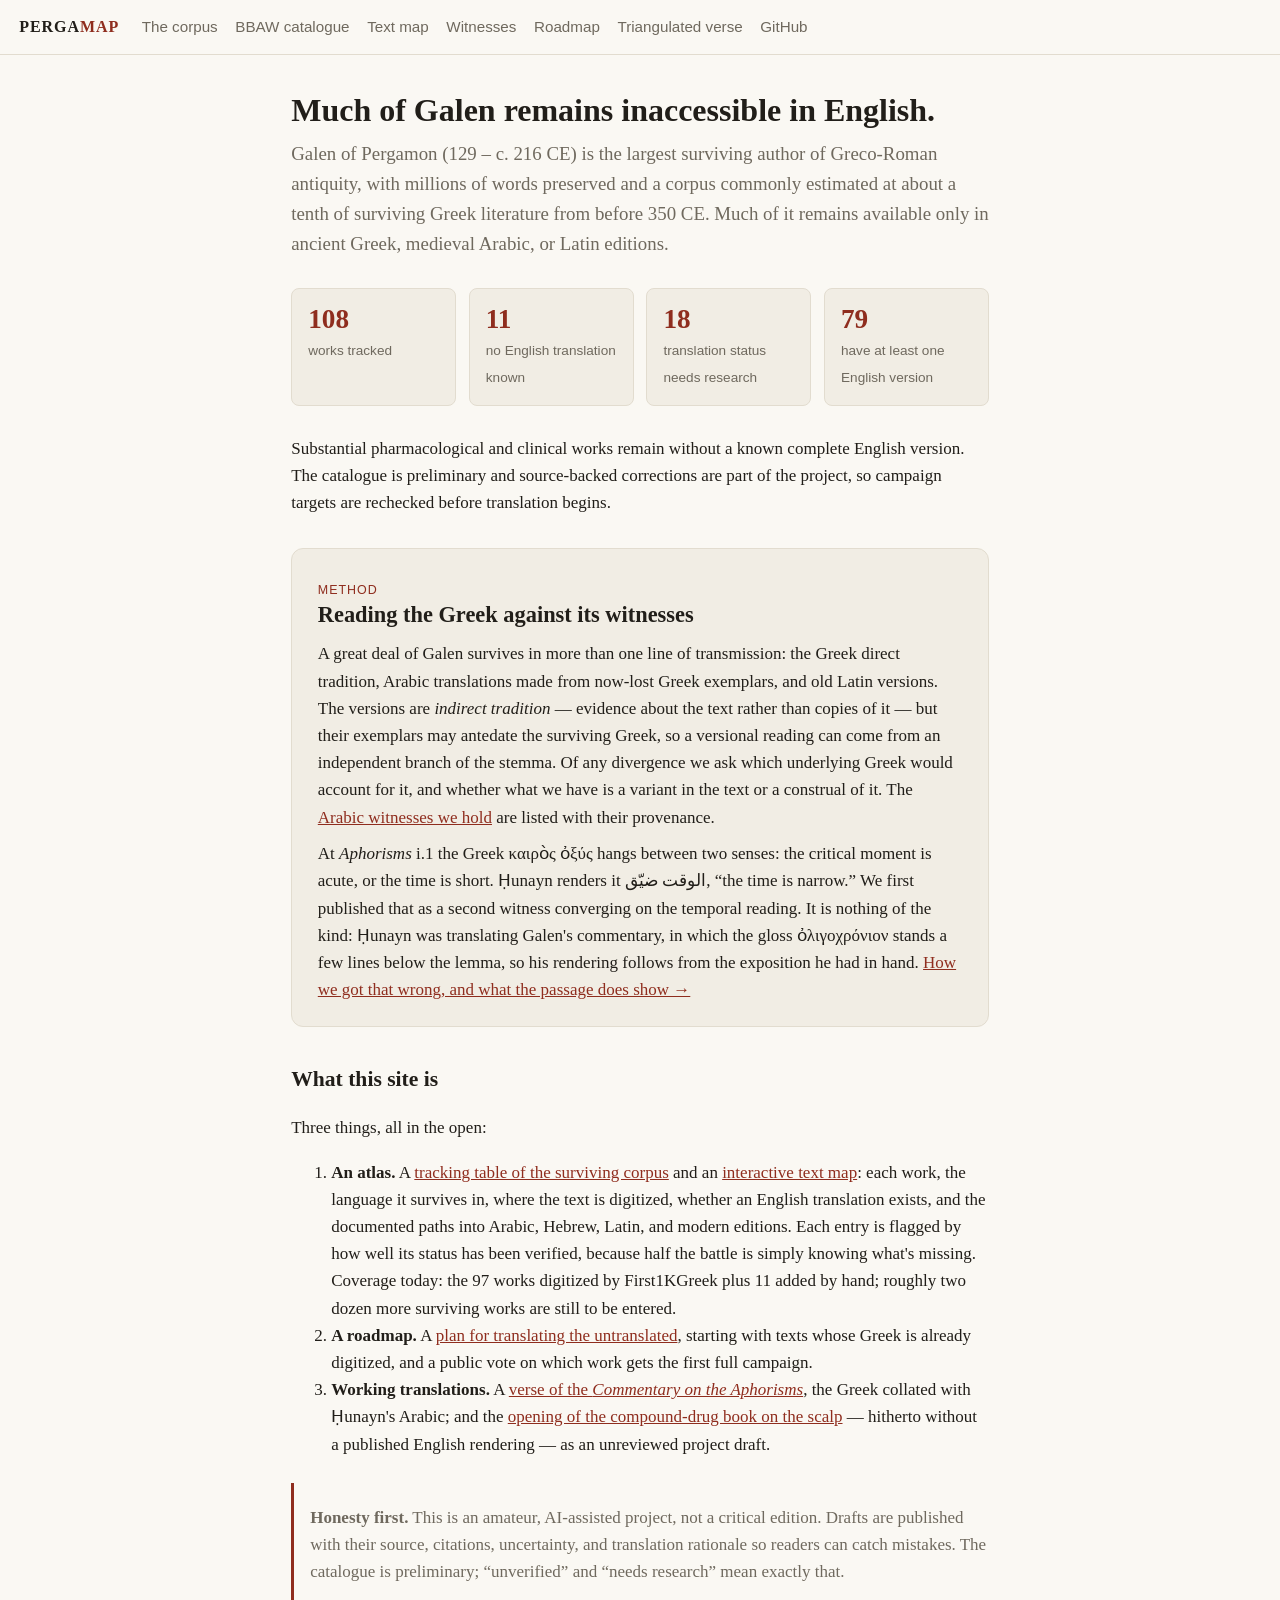
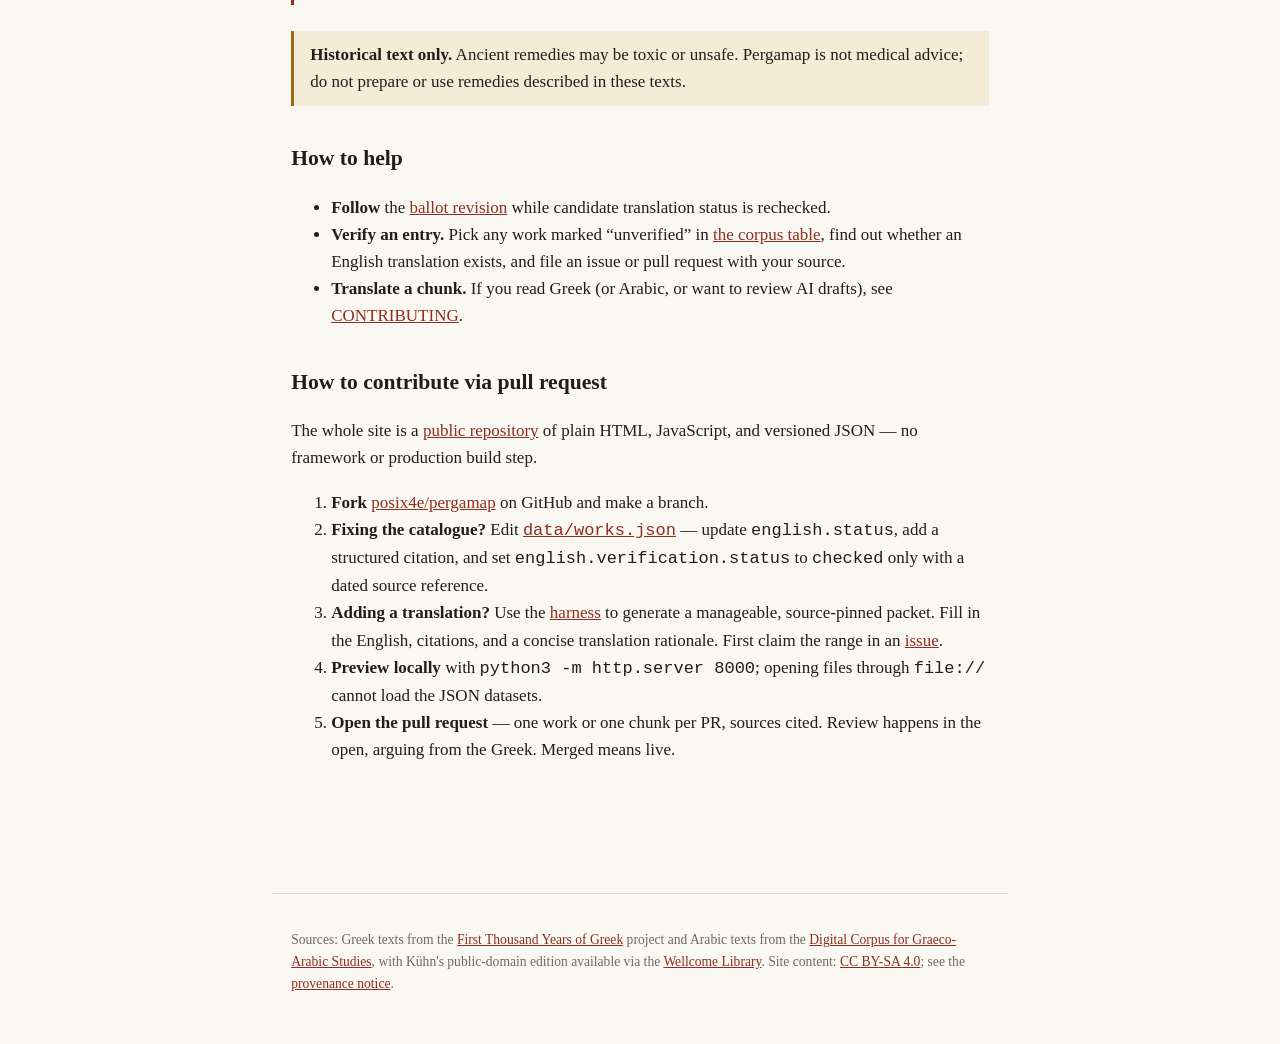
==== commit 600a5f53: "Load the BBAW Galen catalogue automatically" ====
--- a/index.html
+++ b/index.html
@@ -19,6 +19,7 @@
   <a class="brand" href="index.html" aria-current="page">Perga<span>map</span></a>
   <nav aria-label="Primary">
     <a href="corpus.html">The corpus</a>
+    <a href="bbaw-catalogue.html">BBAW catalogue</a>
     <a href="transmission.html">Text map</a>
     <a href="witnesses.html">Witnesses</a>
     <a href="roadmap.html">Roadmap</a>
--- a/style.css
+++ b/style.css
@@ -105,6 +105,7 @@
 tr.catalogue-highlight td { background: var(--accent-soft); }
 td .lat { color: var(--muted); font-style: italic; font-size: 0.88rem; }
 td .ref { color: var(--muted); font-size: 0.82rem; display: block; margin-top: 0.15rem; }
+.bbaw-other { min-width: 22rem; color: var(--muted); font-size: 0.82rem; }
 /* translation page */
 .pair { display: grid; grid-template-columns: 1fr 1fr; gap: 1.2rem 2rem; margin: 1.6rem 0; }
 @media (max-width: 720px) { .pair { grid-template-columns: 1fr; } }
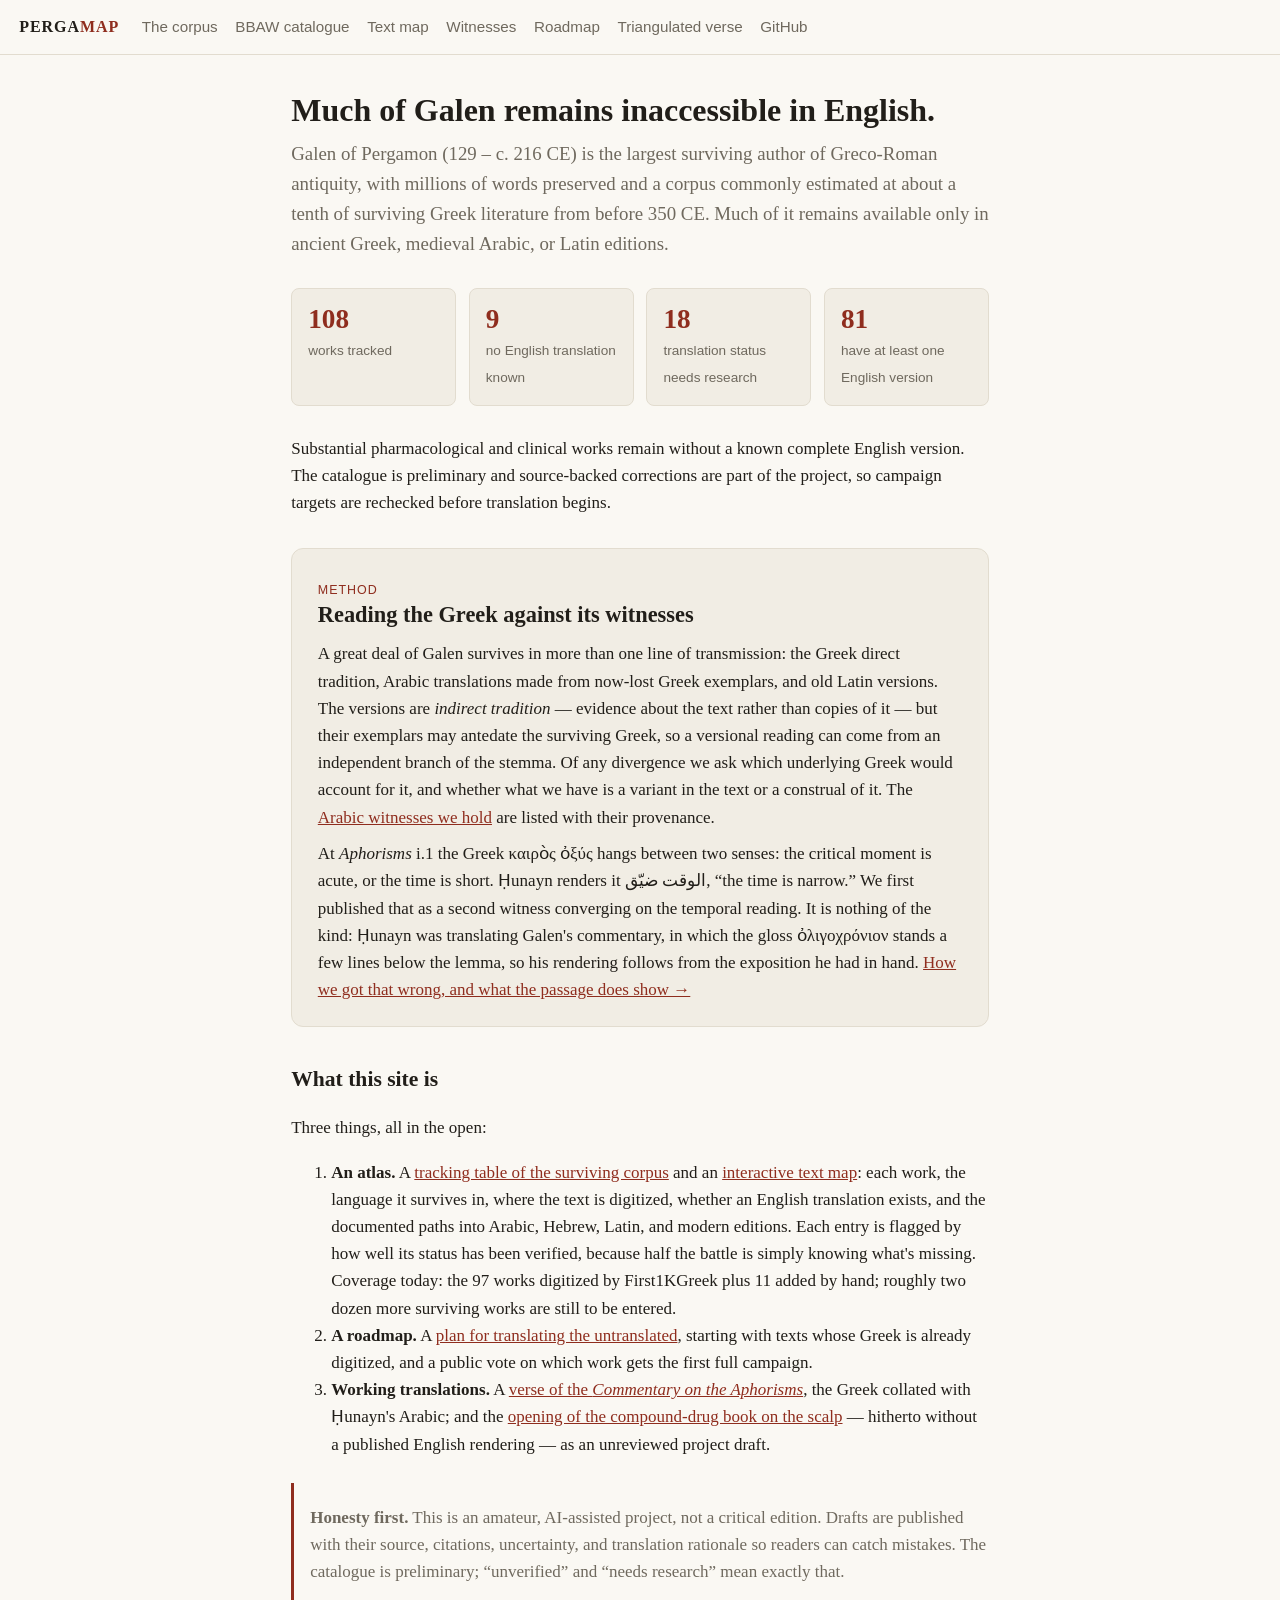
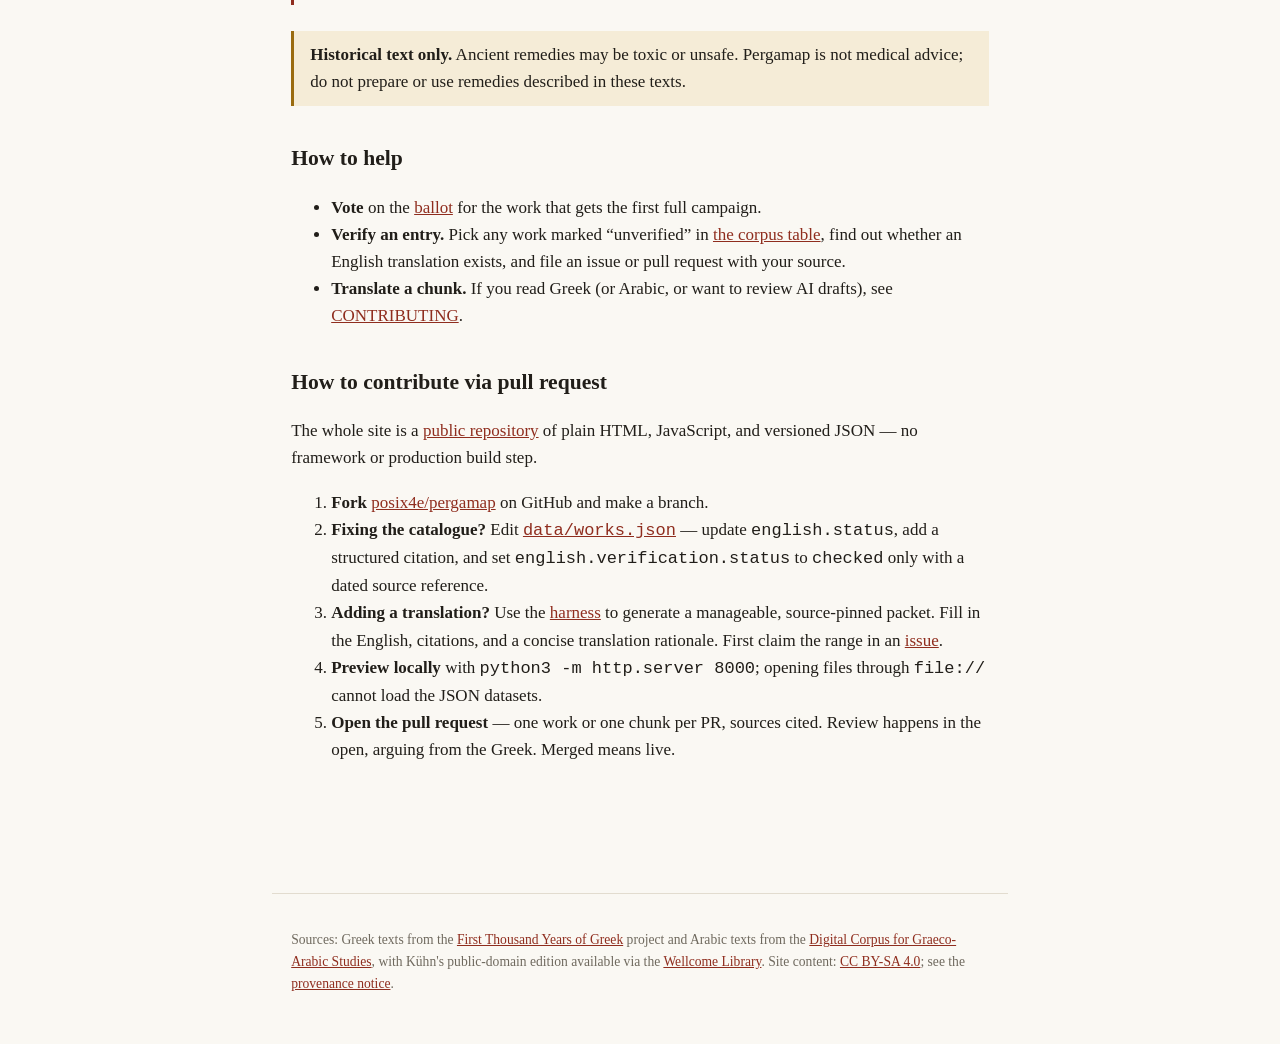
==== commit c949e487: "Point the site at the new ballot (#18); the old one is closed" ====
--- a/index.html
+++ b/index.html
@@ -64,7 +64,7 @@
 
   <h2>How to help</h2>
   <ul>
-    <li><strong>Follow</strong> the <a href="https://github.com/posix4e/pergamap/issues/1">ballot revision</a> while candidate translation status is rechecked.</li>
+    <li><strong>Vote</strong> on the <a href="https://github.com/posix4e/pergamap/issues/18">ballot</a> for the work that gets the first full campaign.</li>
     <li><strong>Verify an entry.</strong> Pick any work marked “unverified” in <a href="corpus.html">the corpus table</a>, find out whether an English translation exists, and file an issue or pull request with your source.</li>
     <li><strong>Translate a chunk.</strong> If you read Greek (or Arabic, or want to review AI drafts), see <a href="https://github.com/posix4e/pergamap/blob/main/CONTRIBUTING.md">CONTRIBUTING</a>.</li>
   </ul>
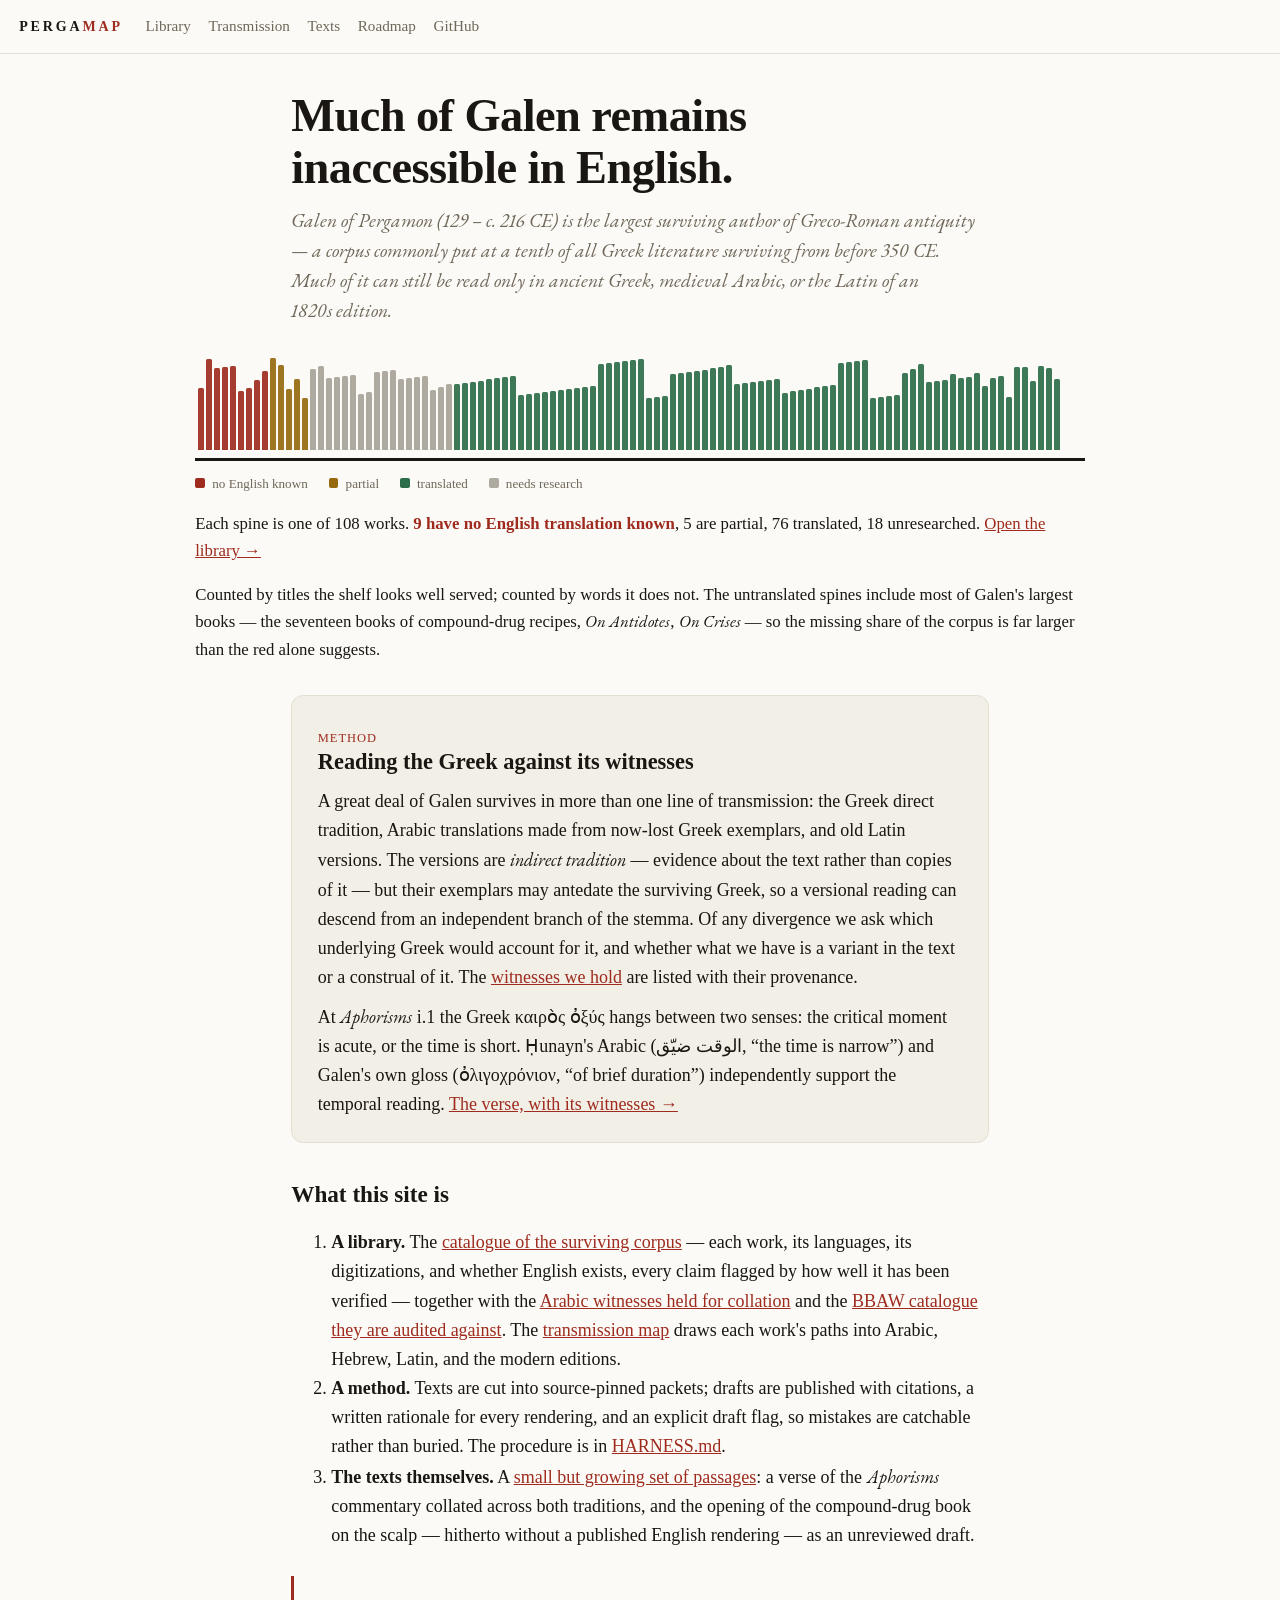
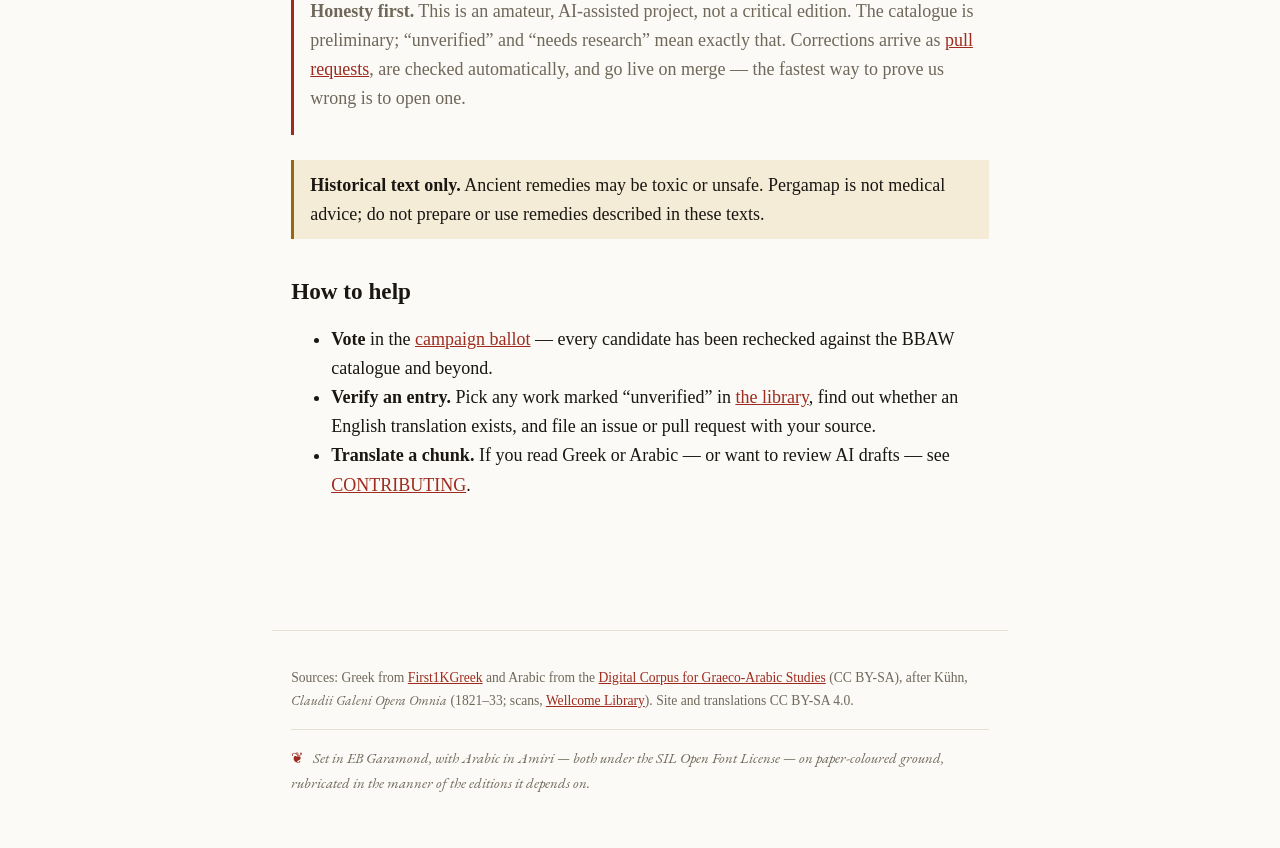
==== commit 4eed535f: "The edition redesign: EB Garamond and Amiri, rubrication, the shelf, the margin apparatus, and one l" ====
--- a/index.html
+++ b/index.html
@@ -12,75 +12,66 @@
 <link rel="canonical" href="https://pergamap.com/">
 <link rel="icon" href="/favicon.svg" type="image/svg+xml">
 <link rel="alternate" type="application/ld+json" href="/data/catalogue-metadata.json" title="Pergamap dataset metadata">
+<link rel="preload" href="assets/fonts/EBGaramond-400-latin.woff2" as="font" type="font/woff2" crossorigin>
 <link rel="stylesheet" href="style.css">
 </head>
 <body>
 <header class="site">
   <a class="brand" href="index.html" aria-current="page">Perga<span>map</span></a>
   <nav aria-label="Primary">
-    <a href="corpus.html">The corpus</a>
-    <a href="bbaw-catalogue.html">BBAW catalogue</a>
-    <a href="transmission.html">Text map</a>
-    <a href="witnesses.html">Witnesses</a>
+    <a href="library.html">Library</a>
+    <a href="transmission.html">Transmission</a>
+    <a href="translations/index.html">Texts</a>
     <a href="roadmap.html">Roadmap</a>
-    <a href="translations/aphorisms-1-1.html">Triangulated verse</a>
     <a href="https://github.com/posix4e/pergamap">GitHub</a>
   </nav>
 </header>
 <main>
   <h1>Much of Galen remains inaccessible in English.</h1>
-  <p class="lead">Galen of Pergamon (129 – c. 216 CE) is the largest surviving author of Greco-Roman antiquity, with millions of words preserved and a corpus commonly estimated at about a tenth of surviving Greek literature from before 350 CE. Much of it remains available only in ancient Greek, medieval Arabic, or Latin editions.</p>
+  <p class="lead">Galen of Pergamon (129 – c. 216 CE) is the largest surviving author of Greco-Roman antiquity — a corpus commonly put at a tenth of all Greek literature surviving from before 350 CE. Much of it can still be read only in ancient Greek, medieval Arabic, or the Latin of an 1820s edition.</p>
 
-  <div class="stats" id="stats">
-    <div class="stat"><b id="s-total">–</b><span>works tracked</span></div>
-    <div class="stat"><b id="s-none">–</b><span>no English translation known</span></div>
-    <div class="stat"><b id="s-unknown">–</b><span>translation status needs research</span></div>
-    <div class="stat"><b id="s-some">–</b><span>have at least one English version</span></div>
+  <div class="shelf-wrap">
+    <div class="shelf" id="shelf" role="img" aria-label="Every catalogued work of Galen drawn as a book spine, coloured by English translation status"></div>
+    <div class="shelf-legend" aria-hidden="true">
+      <span><i class="k-none"></i> no English known</span>
+      <span><i class="k-partial"></i> partial</span>
+      <span><i class="k-full"></i> translated</span>
+      <span><i class="k-unknown"></i> needs research</span>
+    </div>
+    <p class="shelf-caption" id="shelf-caption">Each spine is one work. <noscript>JavaScript is off, so the shelf is empty — the complete catalogue is in <a href="data/works.json">works.json</a> and on the <a href="library.html">library page</a>.</noscript></p>
+    <p class="shelf-caption">Counted by titles the shelf looks well served; counted by words it does not. The untranslated spines include most of Galen's largest books — the seventeen books of compound-drug recipes, <em>On Antidotes</em>, <em>On Crises</em> — so the missing share of the corpus is far larger than the red alone suggests.</p>
+    <p id="stats-error" class="error" role="alert" hidden>The catalogue could not be loaded; the shelf stands empty. The data itself is in <a href="data/works.json">works.json</a>.</p>
   </div>
-  <p id="stats-error" class="error" role="alert" hidden>The catalogue statistics could not be loaded.</p>
-  <noscript><p class="notice">JavaScript is required for live totals. The complete schema-v2 catalogue is available in <a href="data/works.json">works.json</a>.</p></noscript>
-
-  <p>Substantial pharmacological and clinical works remain without a known complete English version. The catalogue is preliminary and source-backed corrections are part of the project, so campaign targets are rechecked before translation begins.</p>
 
   <div class="feature">
     <p class="feature-kicker">Method</p>
     <h2 class="feature-h">Reading the Greek against its witnesses</h2>
-    <p>A great deal of Galen survives in more than one line of transmission: the Greek direct tradition, Arabic translations made from now-lost Greek exemplars, and old Latin versions. The versions are <em>indirect tradition</em> — evidence about the text rather than copies of it — but their exemplars may antedate the surviving Greek, so a versional reading can come from an independent branch of the stemma. Of any divergence we ask which underlying Greek would account for it, and whether what we have is a variant in the text or a construal of it. The <a href="witnesses.html">Arabic witnesses we hold</a> are listed with their provenance.</p>
-    <p>At <em>Aphorisms</em> i.1 the Greek <span lang="grc">καιρὸς ὀξύς</span> hangs between two senses: the critical moment is acute, or the time is short. Ḥunayn renders it <span lang="ar" dir="rtl">الوقت ضيّق</span>, “the time is narrow.” We first published that as a second witness converging on the temporal reading. It is nothing of the kind: Ḥunayn was translating Galen's commentary, in which the gloss <span lang="grc">ὀλιγοχρόνιον</span> stands a few lines below the lemma, so his rendering follows from the exposition he had in hand. <a href="translations/aphorisms-1-1.html">How we got that wrong, and what the passage does show →</a></p>
+    <p>A great deal of Galen survives in more than one line of transmission: the Greek direct tradition, Arabic translations made from now-lost Greek exemplars, and old Latin versions. The versions are <em>indirect tradition</em> — evidence about the text rather than copies of it — but their exemplars may antedate the surviving Greek, so a versional reading can descend from an independent branch of the stemma. Of any divergence we ask which underlying Greek would account for it, and whether what we have is a variant in the text or a construal of it. The <a href="library.html#witnesses">witnesses we hold</a> are listed with their provenance.</p>
+    <p>At <em>Aphorisms</em> i.1 the Greek <span lang="grc">καιρὸς ὀξύς</span> hangs between two senses: the critical moment is acute, or the time is short. Ḥunayn's Arabic (<span lang="ar" dir="rtl">الوقت ضيّق</span>, “the time is narrow”) and Galen's own gloss (<span lang="grc">ὀλιγοχρόνιον</span>, “of brief duration”) independently support the temporal reading. <a href="translations/aphorisms-1-1.html">The verse, with its witnesses →</a></p>
   </div>
 
   <h2>What this site is</h2>
-  <p>Three things, all in the open:</p>
   <ol>
-    <li><strong>An atlas.</strong> A <a href="corpus.html">tracking table of the surviving corpus</a> and an <a href="transmission.html">interactive text map</a>: each work, the language it survives in, where the text is digitized, whether an English translation exists, and the documented paths into Arabic, Hebrew, Latin, and modern editions. Each entry is flagged by how well its status has been verified, because half the battle is simply knowing what's missing. Coverage today: the 97 works digitized by First1KGreek plus 11 added by hand; roughly two dozen more surviving works are still to be entered.</li>
-    <li><strong>A roadmap.</strong> A <a href="roadmap.html">plan for translating the untranslated</a>, starting with texts whose Greek is already digitized, and a public vote on which work gets the first full campaign.</li>
-    <li><strong>Working translations.</strong> A <a href="translations/aphorisms-1-1.html">verse of the <em>Commentary on the Aphorisms</em></a>, the Greek collated with Ḥunayn's Arabic; and the <a href="translations/chunk.html?id=cml-1-1">opening of the compound-drug book on the scalp</a> — hitherto without a published English rendering — as an unreviewed project draft.</li>
+    <li><strong>A library.</strong> The <a href="library.html">catalogue of the surviving corpus</a> — each work, its languages, its digitizations, and whether English exists, every claim flagged by how well it has been verified — together with the <a href="library.html#witnesses">Arabic witnesses held for collation</a> and the <a href="library.html#bbaw">BBAW catalogue they are audited against</a>. The <a href="transmission.html">transmission map</a> draws each work's paths into Arabic, Hebrew, Latin, and the modern editions.</li>
+    <li><strong>A method.</strong> Texts are cut into source-pinned packets; drafts are published with citations, a written rationale for every rendering, and an explicit draft flag, so mistakes are catchable rather than buried. The procedure is in <a href="https://github.com/posix4e/pergamap/blob/main/HARNESS.md">HARNESS.md</a>.</li>
+    <li><strong>The texts themselves.</strong> A <a href="translations/index.html">small but growing set of passages</a>: a verse of the <em>Aphorisms</em> commentary collated across both traditions, and the opening of the compound-drug book on the scalp — hitherto without a published English rendering — as an unreviewed draft.</li>
   </ol>
 
   <div class="notice">
-    <p><strong>Honesty first.</strong> This is an amateur, AI-assisted project, not a critical edition. Drafts are published with their source, citations, uncertainty, and translation rationale so readers can catch mistakes. The catalogue is preliminary; “unverified” and “needs research” mean exactly that.</p>
+    <p><strong>Honesty first.</strong> This is an amateur, AI-assisted project, not a critical edition. The catalogue is preliminary; “unverified” and “needs research” mean exactly that. Corrections arrive as <a href="https://github.com/posix4e/pergamap/blob/main/CONTRIBUTING.md">pull requests</a>, are checked automatically, and go live on merge — the fastest way to prove us wrong is to open one.</p>
   </div>
   <div class="notice medical-warning"><p><strong>Historical text only.</strong> Ancient remedies may be toxic or unsafe. Pergamap is not medical advice; do not prepare or use remedies described in these texts.</p></div>
 
   <h2>How to help</h2>
   <ul>
-    <li><strong>Vote</strong> on the <a href="https://github.com/posix4e/pergamap/issues/18">ballot</a> for the work that gets the first full campaign.</li>
-    <li><strong>Verify an entry.</strong> Pick any work marked “unverified” in <a href="corpus.html">the corpus table</a>, find out whether an English translation exists, and file an issue or pull request with your source.</li>
-    <li><strong>Translate a chunk.</strong> If you read Greek (or Arabic, or want to review AI drafts), see <a href="https://github.com/posix4e/pergamap/blob/main/CONTRIBUTING.md">CONTRIBUTING</a>.</li>
+    <li><strong>Vote</strong> in the <a href="https://github.com/posix4e/pergamap/issues/18">campaign ballot</a> — every candidate has been rechecked against the BBAW catalogue and beyond.</li>
+    <li><strong>Verify an entry.</strong> Pick any work marked “unverified” in <a href="library.html">the library</a>, find out whether an English translation exists, and file an issue or pull request with your source.</li>
+    <li><strong>Translate a chunk.</strong> If you read Greek or Arabic — or want to review AI drafts — see <a href="https://github.com/posix4e/pergamap/blob/main/CONTRIBUTING.md">CONTRIBUTING</a>.</li>
   </ul>
-
-  <h2>How to contribute via pull request</h2>
-  <p>The whole site is a <a href="https://github.com/posix4e/pergamap">public repository</a> of plain HTML, JavaScript, and versioned JSON — no framework or production build step.</p>
-  <ol>
-    <li><strong>Fork</strong> <a href="https://github.com/posix4e/pergamap">posix4e/pergamap</a> on GitHub and make a branch.</li>
-    <li><strong>Fixing the catalogue?</strong> Edit <a href="https://github.com/posix4e/pergamap/blob/main/data/works.json"><code>data/works.json</code></a> — update <code>english.status</code>, add a structured citation, and set <code>english.verification.status</code> to <code>checked</code> only with a dated source reference.</li>
-    <li><strong>Adding a translation?</strong> Use the <a href="https://github.com/posix4e/pergamap/blob/main/HARNESS.md">harness</a> to generate a manageable, source-pinned packet. Fill in the English, citations, and a concise translation rationale. First claim the range in an <a href="https://github.com/posix4e/pergamap/issues">issue</a>.</li>
-    <li><strong>Preview locally</strong> with <code>python3 -m http.server 8000</code>; opening files through <code>file://</code> cannot load the JSON datasets.</li>
-    <li><strong>Open the pull request</strong> — one work or one chunk per PR, sources cited. Review happens in the open, arguing from the Greek. Merged means live.</li>
-  </ol>
 </main>
 <footer class="site">
-  <p>Sources: Greek texts from the <a href="https://github.com/OpenGreekAndLatin/First1KGreek">First Thousand Years of Greek</a> project and Arabic texts from the <a href="https://www.graeco-arabic-studies.org/">Digital Corpus for Graeco-Arabic Studies</a>, with Kühn's public-domain edition available via the <a href="https://archive.org/details/b29339339_0012">Wellcome Library</a>. Site content: <a href="LICENSE">CC BY-SA 4.0</a>; see the <a href="NOTICE.md">provenance notice</a>.</p>
+  <p>Sources: Greek from <a href="https://github.com/OpenGreekAndLatin/First1KGreek">First1KGreek</a> and Arabic from the <a href="https://www.graeco-arabic-studies.org/">Digital Corpus for Graeco-Arabic Studies</a> (CC BY-SA), after Kühn, <em>Claudii Galeni Opera Omnia</em> (1821–33; scans, <a href="https://archive.org/details/b29339339_0012">Wellcome Library</a>). Site and translations CC BY-SA 4.0.</p>
+  <p class="colophon">Set in EB Garamond, with Arabic in Amiri — both under the SIL Open Font License — on paper-coloured ground, rubricated in the manner of the editions it depends on.</p>
 </footer>
 <script src="assets/js/index.js" defer></script>
 </body>
--- a/style.css
+++ b/style.css
@@ -1,19 +1,138 @@
+@font-face {
+  font-family: 'Amiri';
+  font-style: normal;
+  font-weight: 400;
+  font-display: swap;
+  src: url('assets/fonts/Amiri-400-arabic.woff2') format('woff2');
+  unicode-range: U+0600-06FF, U+0750-077F, U+0870-088E, U+0890-0891, U+0897-08E1, U+08E3-08FF, U+200C-200E, U+2010-2011, U+204F, U+2E41, U+FB50-FDFF, U+FE70-FE74, U+FE76-FEFC, U+102E0-102FB, U+10E60-10E7E, U+10EC2-10EC4, U+10EFC-10EFF, U+1EE00-1EE03, U+1EE05-1EE1F, U+1EE21-1EE22, U+1EE24, U+1EE27, U+1EE29-1EE32, U+1EE34-1EE37, U+1EE39, U+1EE3B, U+1EE42, U+1EE47, U+1EE49, U+1EE4B, U+1EE4D-1EE4F, U+1EE51-1EE52, U+1EE54, U+1EE57, U+1EE59, U+1EE5B, U+1EE5D, U+1EE5F, U+1EE61-1EE62, U+1EE64, U+1EE67-1EE6A, U+1EE6C-1EE72, U+1EE74-1EE77, U+1EE79-1EE7C, U+1EE7E, U+1EE80-1EE89, U+1EE8B-1EE9B, U+1EEA1-1EEA3, U+1EEA5-1EEA9, U+1EEAB-1EEBB, U+1EEF0-1EEF1;
+}
+
+@font-face {
+  font-family: 'EB Garamond';
+  font-style: italic;
+  font-weight: 400;
+  font-display: swap;
+  src: url('assets/fonts/EBGaramond-400i-greek-ext.woff2') format('woff2');
+  unicode-range: U+1F00-1FFF;
+}
+
+@font-face {
+  font-family: 'EB Garamond';
+  font-style: italic;
+  font-weight: 400;
+  font-display: swap;
+  src: url('assets/fonts/EBGaramond-400i-greek.woff2') format('woff2');
+  unicode-range: U+0370-0377, U+037A-037F, U+0384-038A, U+038C, U+038E-03A1, U+03A3-03FF;
+}
+
+@font-face {
+  font-family: 'EB Garamond';
+  font-style: italic;
+  font-weight: 400;
+  font-display: swap;
+  src: url('assets/fonts/EBGaramond-400i-latin.woff2') format('woff2');
+  unicode-range: U+0000-00FF, U+0131, U+0152-0153, U+02BB-02BC, U+02C6, U+02DA, U+02DC, U+0304, U+0308, U+0329, U+2000-206F, U+20AC, U+2122, U+2191, U+2193, U+2212, U+2215, U+FEFF, U+FFFD;
+}
+
+@font-face {
+  font-family: 'EB Garamond';
+  font-style: normal;
+  font-weight: 400;
+  font-display: swap;
+  src: url('assets/fonts/EBGaramond-400-greek-ext.woff2') format('woff2');
+  unicode-range: U+1F00-1FFF;
+}
+
+@font-face {
+  font-family: 'EB Garamond';
+  font-style: normal;
+  font-weight: 400;
+  font-display: swap;
+  src: url('assets/fonts/EBGaramond-400-greek.woff2') format('woff2');
+  unicode-range: U+0370-0377, U+037A-037F, U+0384-038A, U+038C, U+038E-03A1, U+03A3-03FF;
+}
+
+@font-face {
+  font-family: 'EB Garamond';
+  font-style: normal;
+  font-weight: 400;
+  font-display: swap;
+  src: url('assets/fonts/EBGaramond-400-latin.woff2') format('woff2');
+  unicode-range: U+0000-00FF, U+0131, U+0152-0153, U+02BB-02BC, U+02C6, U+02DA, U+02DC, U+0304, U+0308, U+0329, U+2000-206F, U+20AC, U+2122, U+2191, U+2193, U+2212, U+2215, U+FEFF, U+FFFD;
+}
+
+@font-face {
+  font-family: 'EB Garamond';
+  font-style: normal;
+  font-weight: 500;
+  font-display: swap;
+  src: url('assets/fonts/EBGaramond-500-greek-ext.woff2') format('woff2');
+  unicode-range: U+1F00-1FFF;
+}
+
+@font-face {
+  font-family: 'EB Garamond';
+  font-style: normal;
+  font-weight: 500;
+  font-display: swap;
+  src: url('assets/fonts/EBGaramond-500-greek.woff2') format('woff2');
+  unicode-range: U+0370-0377, U+037A-037F, U+0384-038A, U+038C, U+038E-03A1, U+03A3-03FF;
+}
+
+@font-face {
+  font-family: 'EB Garamond';
+  font-style: normal;
+  font-weight: 500;
+  font-display: swap;
+  src: url('assets/fonts/EBGaramond-500-latin.woff2') format('woff2');
+  unicode-range: U+0000-00FF, U+0131, U+0152-0153, U+02BB-02BC, U+02C6, U+02DA, U+02DC, U+0304, U+0308, U+0329, U+2000-206F, U+20AC, U+2122, U+2191, U+2193, U+2212, U+2215, U+FEFF, U+FFFD;
+}
+
+@font-face {
+  font-family: 'EB Garamond';
+  font-style: normal;
+  font-weight: 600;
+  font-display: swap;
+  src: url('assets/fonts/EBGaramond-600-greek-ext.woff2') format('woff2');
+  unicode-range: U+1F00-1FFF;
+}
+
+@font-face {
+  font-family: 'EB Garamond';
+  font-style: normal;
+  font-weight: 600;
+  font-display: swap;
+  src: url('assets/fonts/EBGaramond-600-greek.woff2') format('woff2');
+  unicode-range: U+0370-0377, U+037A-037F, U+0384-038A, U+038C, U+038E-03A1, U+03A3-03FF;
+}
+
+@font-face {
+  font-family: 'EB Garamond';
+  font-style: normal;
+  font-weight: 600;
+  font-display: swap;
+  src: url('assets/fonts/EBGaramond-600-latin.woff2') format('woff2');
+  unicode-range: U+0000-00FF, U+0131, U+0152-0153, U+02BB-02BC, U+02C6, U+02DA, U+02DC, U+0304, U+0308, U+0329, U+2000-206F, U+20AC, U+2122, U+2191, U+2193, U+2212, U+2215, U+FEFF, U+FFFD;
+}
 :root {
-  --bg: #faf8f3;
-  --bg2: #f1ede4;
-  --text: #211e19;
-  --muted: #6f695e;
-  --accent: #8f2d1e;
-  --accent-soft: #f3e2dd;
-  --border: #e2dccf;
+  --bg: #fbfaf6;
+  --bg2: #f2efe7;
+  --text: #1a1713;
+  --muted: #6f6759;
+  --accent: #9e2b1e;
+  --accent-soft: #f6e3dd;
+  --border: #e4dfd2;
   --good: #2c6e49;
   --good-soft: #e2efe7;
-  --warn: #9a6b0f;
+  --warn: #96690e;
   --warn-soft: #f5ecd7;
-  --none: #8f2d1e;
-  --none-soft: #f3e0db;
-  --unk: #6f695e;
-  --unk-soft: #ecebe6;
+  --none: #9e2b1e;
+  --none-soft: #f6e3dd;
+  --unk: #6f6759;
+  --unk-soft: #edeae1;
+  --serif: 'EB Garamond', 'Iowan Old Style', Palatino, Georgia, serif;
+  --sans: var(--sans);
+  --arabic: 'Amiri', var(--arabic);
 }
 @media (prefers-color-scheme: dark) {
   :root {
@@ -39,9 +158,11 @@
   margin: 0;
   background: var(--bg);
   color: var(--text);
-  font-family: 'Iowan Old Style', 'Palatino Linotype', Palatino, Georgia, serif;
-  line-height: 1.6;
-  font-size: 17px;
+  font-family: var(--serif);
+  line-height: 1.62;
+  font-size: 18px;
+  font-variant-numeric: oldstyle-nums proportional-nums;
+  -webkit-font-smoothing: antialiased;
 }
 header.site {
   border-bottom: 1px solid var(--border);
@@ -49,12 +170,13 @@
   display: flex; flex-wrap: wrap; align-items: baseline; gap: 0.4rem 1.4rem;
 }
 header.site .brand {
-  font-weight: 700; letter-spacing: 0.06em; text-transform: uppercase;
-  font-size: 1rem; color: var(--text); text-decoration: none;
+  font-family: var(--serif); font-weight: 600; font-variant-caps: small-caps;
+  letter-spacing: 0.14em; font-size: 1.28rem; line-height: 1;
+  color: var(--text); text-decoration: none; text-transform: lowercase;
 }
 header.site .brand span { color: var(--accent); }
 header.site nav { display: flex; flex-wrap: wrap; gap: 1.1rem; font-size: 0.95rem;
-  font-family: -apple-system, BlinkMacSystemFont, 'Segoe UI', Roboto, sans-serif; }
+  font-family: var(--sans); }
 header.site nav a { color: var(--muted); text-decoration: none; }
 header.site nav a:hover, header.site nav a.here { color: var(--accent); }
 a:focus-visible, button:focus-visible, input:focus-visible, summary:focus-visible {
@@ -62,28 +184,28 @@
 }
 main { max-width: 46rem; margin: 0 auto; padding: 2.2rem 1.2rem 4rem; }
 main.wide { max-width: 72rem; }
-h1 { font-size: 2rem; line-height: 1.2; margin: 0 0 0.6rem; }
-h2 { font-size: 1.35rem; margin-top: 2.2rem; }
+h1 { font-size: clamp(2.1rem, 4.5vw, 2.9rem); font-weight: 550; line-height: 1.12; letter-spacing: -0.012em; margin: 0 0 0.7rem; text-wrap: balance; }
+h2 { font-size: 1.45rem; font-weight: 560; line-height: 1.2; margin-top: 2.4rem; }
 h3 { font-size: 1.1rem; }
 a { color: var(--accent); }
-p.lead { font-size: 1.18rem; color: var(--muted); margin-top: 0; }
+p.lead { font-size: 1.22rem; font-style: italic; color: var(--muted); margin-top: 0; line-height: 1.55; text-wrap: pretty; }
 .stats { display: grid; grid-template-columns: repeat(auto-fit, minmax(150px, 1fr)); gap: 0.8rem; margin: 1.8rem 0; }
 .stat { background: var(--bg2); border: 1px solid var(--border); border-radius: 8px; padding: 0.9rem 1rem; }
 .stat b { display: block; font-size: 1.7rem; line-height: 1.2; color: var(--accent); }
 .stat span { font-size: 0.85rem; color: var(--muted);
-  font-family: -apple-system, BlinkMacSystemFont, 'Segoe UI', Roboto, sans-serif; }
+  font-family: var(--sans); }
 .card { background: var(--bg2); border: 1px solid var(--border); border-radius: 10px; padding: 1.2rem 1.4rem; margin: 1.4rem 0; }
 .card h3 { margin-top: 0; }
 .chip { display: inline-block; padding: 0.1rem 0.55rem; border-radius: 99px; font-size: 0.78rem;
-  font-family: -apple-system, BlinkMacSystemFont, 'Segoe UI', Roboto, sans-serif; white-space: nowrap; }
+  font-family: var(--sans); white-space: nowrap; }
 .chip.none { background: var(--none-soft); color: var(--none); }
 .chip.full { background: var(--good-soft); color: var(--good); }
 .chip.partial { background: var(--warn-soft); color: var(--warn); }
 .chip.unknown { background: var(--unk-soft); color: var(--unk); }
-.conf { font-size: 0.72rem; color: var(--muted); font-family: -apple-system, BlinkMacSystemFont, sans-serif; }
+.conf { font-size: 0.72rem; color: var(--muted); font-family: var(--sans); }
 /* corpus table */
 .controls { display: flex; flex-wrap: wrap; gap: 0.6rem; margin: 1.2rem 0;
-  font-family: -apple-system, BlinkMacSystemFont, 'Segoe UI', Roboto, sans-serif; }
+  font-family: var(--sans); }
 .controls input[type=search] {
   flex: 1 1 220px; padding: 0.45rem 0.7rem; border: 1px solid var(--border); border-radius: 8px;
   background: var(--bg2); color: var(--text); font-size: 0.95rem;
@@ -93,14 +215,14 @@
   background: var(--bg2); color: var(--muted); font-size: 0.85rem; cursor: pointer;
 }
 .controls button.on { background: var(--accent); border-color: var(--accent); color: var(--bg); }
-.tablewrap { overflow-x: auto; border: 1px solid var(--border); border-radius: 10px; }
+.tablewrap { overflow: auto; max-height: 78vh; border: 1px solid var(--border); border-radius: 10px; }
 table { border-collapse: collapse; width: 100%; min-width: 760px; font-size: 0.95rem; }
 caption { text-align: left; padding: 0.7rem 0.9rem; color: var(--muted); background: var(--bg2);
-  font-family: -apple-system, BlinkMacSystemFont, 'Segoe UI', Roboto, sans-serif; font-size: 0.85rem; }
-th { text-align: left; font-family: -apple-system, BlinkMacSystemFont, 'Segoe UI', Roboto, sans-serif;
+  font-family: var(--sans); font-size: 0.85rem; }
+th { position: sticky; top: 0; z-index: 2; text-align: left; font-family: var(--sans);
   font-size: 0.78rem; text-transform: uppercase; letter-spacing: 0.05em; color: var(--muted);
   padding: 0.7rem 0.9rem; border-bottom: 1px solid var(--border); background: var(--bg2); }
-td { padding: 0.65rem 0.9rem; border-bottom: 1px solid var(--border); vertical-align: top; }
+td { padding: 0.65rem 0.9rem; border-bottom: 1px solid var(--border); vertical-align: top; font-variant-numeric: tabular-nums lining-nums; }
 tr:last-child td { border-bottom: none; }
 tr.catalogue-highlight td { background: var(--accent-soft); }
 td .lat { color: var(--muted); font-style: italic; font-size: 0.88rem; }
@@ -110,11 +232,11 @@
 .pair { display: grid; grid-template-columns: 1fr 1fr; gap: 1.2rem 2rem; margin: 1.6rem 0; }
 @media (max-width: 720px) { .pair { grid-template-columns: 1fr; } }
 .grc { font-size: 1.02rem; line-height: 1.75; }
-.grc .kp { color: var(--muted); font-size: 0.75rem; font-family: -apple-system, sans-serif; user-select: none; }
+.grc .kp { color: var(--accent); font-size: 0.75rem; font-family: var(--sans); user-select: none; }
 .eng { line-height: 1.7; }
 .notes li { margin-bottom: 0.7rem; }
 .crumb { font-size: 0.85rem; color: var(--muted);
-  font-family: -apple-system, BlinkMacSystemFont, 'Segoe UI', Roboto, sans-serif; }
+  font-family: var(--sans); }
 footer.site { border-top: 1px solid var(--border); margin-top: 3rem; padding: 1.4rem 1.2rem 2.4rem;
   color: var(--muted); font-size: 0.85rem; max-width: 46rem; margin-left: auto; margin-right: auto; }
 .notice { border-left: 3px solid var(--accent); padding: 0.2rem 0 0.2rem 1rem; color: var(--muted); margin: 1.6rem 0; }
@@ -122,13 +244,13 @@
 .medical-warning p { margin: 0; }
 .error { color: var(--none); }
 .feature { background: var(--bg2); border: 1px solid var(--border); border-radius: 12px; padding: 1.4rem 1.6rem; margin: 2rem 0; }
-.feature-kicker { font-family: -apple-system, BlinkMacSystemFont, 'Segoe UI', Roboto, sans-serif;
+.feature-kicker { font-family: var(--sans);
   font-size: 0.78rem; text-transform: uppercase; letter-spacing: 0.08em; color: var(--accent); margin: 0 0 0.2rem; }
 .feature-h { margin: 0 0 0.7rem; font-size: 1.4rem; line-height: 1.25; }
 .feature p { margin: 0.6rem 0 0; }
 details.trace { margin: 0.4rem 0 0; font-size: 0.88rem; color: var(--muted); }
 details.trace summary { cursor: pointer; color: var(--accent);
-  font-family: -apple-system, BlinkMacSystemFont, 'Segoe UI', Roboto, sans-serif; font-size: 0.8rem; }
+  font-family: var(--sans); font-size: 0.8rem; }
 details.trace div { border-left: 3px solid var(--border); padding: 0.3rem 0 0.3rem 0.9rem;
   margin-top: 0.4rem; white-space: pre-wrap; }
 .eng .todo { color: var(--muted); font-style: italic; }
@@ -138,9 +260,10 @@
 .wit { background: var(--bg2); border: 1px solid var(--border); border-radius: 10px; padding: 1rem 1.2rem; }
 .wit h3 { margin: 0 0 0.2rem; font-size: 1rem; }
 .wit .prov, .prov { font-size: 0.8rem; color: var(--muted);
-  font-family: -apple-system, BlinkMacSystemFont, 'Segoe UI', sans-serif; margin-bottom: 0.7rem; }
+  font-family: var(--sans); margin-bottom: 0.7rem; }
 .grc, .ara { font-size: 1.12rem; line-height: 1.8; }
-.ara { direction: rtl; text-align: right; font-family: 'Geeza Pro', 'Noto Naskh Arabic', 'Times New Roman', serif; }
+.ara { font-size: 1.28rem; line-height: 2.05; }
+.ara { direction: rtl; text-align: right; font-family: var(--arabic); }
 .translit { font-size: 0.9rem; color: var(--muted); font-style: italic; margin-top: 0.5rem; line-height: 1.6; }
 .verdict { background: var(--accent-soft); border-left: 3px solid var(--accent); border-radius: 0 8px 8px 0; padding: 1rem 1.2rem; margin: 1.8rem 0; }
 .translation-label { margin-bottom: 0.3rem; }
@@ -153,13 +276,13 @@
 .map-page > h1 { font-size: clamp(2.35rem, 5vw, 4.6rem); max-width: 13ch; letter-spacing: -0.035em; }
 .map-page > .lead { max-width: 65rem; }
 .eyebrow, .context-relation {
-  margin: 0 0 0.35rem; color: var(--accent); font: 700 0.72rem/1.3 -apple-system, BlinkMacSystemFont, 'Segoe UI', sans-serif;
+  margin: 0 0 0.35rem; color: var(--accent); font: 700 0.72rem/1.3 var(--sans);
   letter-spacing: 0.11em; text-transform: uppercase;
 }
 .map-stats { max-width: 68rem; }
 .map-key {
   display: flex; flex-wrap: wrap; gap: 0.65rem 1.35rem; align-items: center; margin: 1.2rem 0 1.8rem;
-  color: var(--muted); font: 0.78rem/1.4 -apple-system, BlinkMacSystemFont, 'Segoe UI', sans-serif;
+  color: var(--muted); font: 0.78rem/1.4 var(--sans);
 }
 .map-key span { display: inline-flex; align-items: center; gap: 0.45rem; }
 .key-line { width: 2.2rem; border-top: 2px solid var(--accent); }
@@ -176,7 +299,7 @@
 }
 .map-controls h2 { margin: 0; }
 .map-controls p { margin: 0.2rem 0 0; }
-.search-label { color: var(--muted); font: 600 0.78rem/1.2 -apple-system, BlinkMacSystemFont, 'Segoe UI', sans-serif; }
+.search-label { color: var(--muted); font: 600 0.78rem/1.2 var(--sans); }
 .map-controls input[type=search] {
   grid-column: 2; width: 100%; padding: 0.68rem 0.8rem; border: 1px solid var(--border); border-radius: 9px;
   background: var(--bg2); color: var(--text); font-size: 1rem;
@@ -196,7 +319,7 @@
 .map-list-badges { display: flex; flex-wrap: wrap; gap: 0.3rem; margin-top: 0.45rem; }
 .mini-badge, .local-marker {
   display: inline-flex; width: fit-content; padding: 0.08rem 0.42rem; border-radius: 99px; color: var(--muted); background: var(--unk-soft);
-  font: 600 0.65rem/1.4 -apple-system, BlinkMacSystemFont, 'Segoe UI', sans-serif;
+  font: 600 0.65rem/1.4 var(--sans);
 }
 .mini-badge.arabic { color: var(--accent); background: var(--accent-soft); }
 .mini-badge.later { color: var(--good); background: var(--good-soft); }
@@ -210,7 +333,7 @@
 .branch-links { justify-content: flex-end; }
 .branch-links a, .detail-links a {
   display: inline-flex; padding: 0.32rem 0.58rem; border: 1px solid var(--border); border-radius: 7px; background: var(--bg);
-  font: 600 0.72rem/1.35 -apple-system, BlinkMacSystemFont, 'Segoe UI', sans-serif; text-decoration: none;
+  font: 600 0.72rem/1.35 var(--sans); text-decoration: none;
 }
 .transmission-caveat {
   margin: 1.15rem 0 0; padding: 0.75rem 0.9rem; border-left: 4px solid var(--warn); border-radius: 0 8px 8px 0;
@@ -236,7 +359,7 @@
 .stage-tradition::before, .stage-arabic::before { left: -1.9rem; width: 1.9rem; }
 .stage-arabic::before { border-top-style: dashed; }
 .tree-stage > header { min-height: 3.5rem; padding-bottom: 0.7rem; border-bottom: 1px solid var(--border); }
-.tree-stage > header span { display: block; color: var(--muted); font: 0.68rem/1.2 -apple-system, BlinkMacSystemFont, 'Segoe UI', sans-serif; }
+.tree-stage > header span { display: block; color: var(--muted); font: 0.68rem/1.2 var(--sans); }
 .tree-stage > header b { font-size: 0.93rem; }
 .tree-nodes { position: relative; display: grid; gap: 0.72rem; padding-top: 0.85rem; }
 .tree-nodes:has(.tree-node:nth-child(2))::before {
@@ -256,12 +379,12 @@
 .tree-node.hebrew { border-left: 4px solid var(--warn); }
 .tree-node.latin { border-left: 4px solid var(--good); }
 .tree-node.english, .tree-node.german, .tree-node.multilingual { border-left: 4px solid var(--muted); }
-.tree-relation { color: var(--accent); font: 700 0.63rem/1.2 -apple-system, BlinkMacSystemFont, 'Segoe UI', sans-serif; text-transform: uppercase; letter-spacing: 0.06em; }
+.tree-relation { color: var(--accent); font: 700 0.63rem/1.2 var(--sans); text-transform: uppercase; letter-spacing: 0.06em; }
 .tree-node strong { font-size: 0.92rem; line-height: 1.25; }
 .tree-subtitle { color: var(--muted); font-size: 0.74rem; line-height: 1.3; }
 .tree-route {
   margin-top: 0.25rem; padding: 0.3rem 0.4rem; border-radius: 5px; background: var(--accent-soft); color: var(--accent);
-  font: 700 0.65rem/1.35 -apple-system, BlinkMacSystemFont, 'Segoe UI', sans-serif;
+  font: 700 0.65rem/1.35 var(--sans);
 }
 .local-marker { margin-top: auto; color: var(--good); background: var(--good-soft); }
 .tree-empty { margin: 0; padding: 0.78rem; border: 1px dashed var(--border); border-radius: 10px; color: var(--muted); font-size: 0.76rem; line-height: 1.4; }
@@ -279,12 +402,12 @@
 .context-card::before { content: ""; display: block; width: 2.4rem; margin: -1.15rem 0 0.8rem; border-top: 2px dashed var(--muted); }
 .context-card h3 { margin: 0; }
 .context-card p { font-size: 0.86rem; }
-.context-card .context-date { margin: 0.25rem 0 0.65rem; color: var(--muted); font: 0.72rem/1.4 -apple-system, BlinkMacSystemFont, 'Segoe UI', sans-serif; }
+.context-card .context-date { margin: 0.25rem 0 0.65rem; color: var(--muted); font: 0.72rem/1.4 var(--sans); }
 .source-grid { display: grid; grid-template-columns: repeat(auto-fit, minmax(15rem, 1fr)); gap: 0.65rem; margin-top: 1rem; }
 .source-card { display: flex; flex-direction: column; padding: 0.8rem 0.9rem; border: 1px solid var(--border); border-radius: 9px; background: var(--bg2); text-decoration: none; }
 .source-card:hover { border-color: var(--accent); }
 .source-card strong { color: var(--text); font-size: 0.84rem; line-height: 1.35; }
-.source-card span { margin-top: 0.25rem; color: var(--muted); font: 0.7rem/1.35 -apple-system, BlinkMacSystemFont, 'Segoe UI', sans-serif; }
+.source-card span { margin-top: 0.25rem; color: var(--muted); font: 0.7rem/1.35 var(--sans); }
 
 @media (max-width: 1100px) {
   .tree-stages { grid-template-columns: minmax(0, 1fr); grid-template-areas: "source" "composition" "tradition" "arabic" "later"; gap: 1rem; }
@@ -311,3 +434,97 @@
   .node-detail .eyebrow, .node-detail h3, .node-detail > p:not(.eyebrow), .node-detail .detail-links { grid-column: 1; grid-row: auto; }
   .context-grid { grid-template-columns: 1fr; }
 }
+
+/* ---- reading apparatus: Kuhn anchors live in the margin on wide screens ---- */
+.kp { color: var(--accent); font-family: var(--sans); font-variant-numeric: tabular-nums lining-nums; }
+@media (min-width: 1180px) {
+  main.apparatus { max-width: 52rem; }
+  main.apparatus .pair, main.apparatus .grc { position: relative; }
+  main.apparatus .kp {
+    position: absolute; left: -5.6rem; width: 4.6rem; text-align: right;
+    font-size: 0.72rem; letter-spacing: 0.02em; padding-top: 0.35em; user-select: none;
+  }
+}
+
+/* ---- rubricated initial ---- */
+.dropcap::first-letter {
+  float: left; font-size: 3.1em; line-height: 0.82; padding: 0.04em 0.1em 0 0;
+  color: var(--accent); font-weight: 500;
+}
+
+/* ---- asterismos divider ---- */
+.divider { border: 0; margin: 2.6rem auto 2.2rem; text-align: center; }
+.divider::before { content: "\2042"; color: var(--muted); font-size: 1.1rem; letter-spacing: 0.4em; }
+
+/* ---- the shelf: one spine per work ---- */
+.shelf-wrap { margin: 2rem 0 0.6rem; }
+@media (min-width: 1080px) {
+  .shelf-wrap { margin-left: -6rem; margin-right: -6rem; }
+}
+.shelf {
+  display: flex; align-items: flex-end; gap: 2px; flex-wrap: wrap;
+  padding: 0 0.2rem 0.55rem; border-bottom: 3px solid var(--text); min-height: 96px;
+}
+.spine {
+  display: inline-block; width: 6px; border-radius: 1.5px 1.5px 0 0;
+  background: var(--unk); opacity: 0.92; cursor: pointer;
+  transition: transform 120ms ease, opacity 120ms ease;
+}
+.spine.none { background: var(--accent); }
+.spine.partial { background: var(--warn); }
+.spine.full { background: var(--good); }
+.spine.unknown { background: var(--unk); opacity: 0.55; }
+.spine:hover, .spine:focus-visible { transform: translateY(-5px); opacity: 1; }
+.shelf-legend {
+  display: flex; flex-wrap: wrap; gap: 0.4rem 1.3rem; margin-top: 0.7rem;
+  color: var(--muted); font-family: var(--sans); font-size: 0.82rem;
+}
+.shelf-legend span { display: inline-flex; align-items: center; gap: 0.45rem; }
+.shelf-legend i { width: 0.62rem; height: 0.62rem; border-radius: 2px; }
+.shelf-legend .k-none { background: var(--accent); }
+.shelf-legend .k-partial { background: var(--warn); }
+.shelf-legend .k-full { background: var(--good); }
+.shelf-legend .k-unknown { background: var(--unk); opacity: 0.55; }
+.shelf-caption { margin-top: 1rem; font-size: 1.05rem; }
+.shelf-caption b { color: var(--accent); font-weight: 600; }
+
+/* ---- library view tabs ---- */
+.viewtabs {
+  display: flex; flex-wrap: wrap; gap: 0.4rem; margin: 1.4rem 0 1.6rem;
+  border-bottom: 1px solid var(--border); font-family: var(--sans);
+}
+.viewtabs a {
+  padding: 0.5rem 0.95rem 0.6rem; color: var(--muted); text-decoration: none;
+  border: 1px solid transparent; border-bottom: 0; border-radius: 9px 9px 0 0;
+  font-size: 0.95rem; margin-bottom: -1px;
+}
+.viewtabs a:hover { color: var(--accent); }
+.viewtabs a[aria-selected="true"] {
+  color: var(--accent); background: var(--bg); border-color: var(--border);
+  border-bottom: 1px solid var(--bg); font-weight: 600;
+}
+.view[hidden] { display: none; }
+
+/* ---- texts index ---- */
+.textlist { display: grid; gap: 1rem; margin: 1.8rem 0; }
+.textcard {
+  display: block; padding: 1.15rem 1.3rem; border: 1px solid var(--border); border-radius: 11px;
+  background: var(--bg2); text-decoration: none; color: var(--text);
+}
+.textcard:hover { border-color: var(--accent); }
+.textcard h3 { margin: 0 0 0.15rem; font-size: 1.18rem; }
+.textcard .lat { font-style: italic; color: var(--muted); }
+.textcard p { margin: 0.45rem 0 0; color: var(--muted); font-size: 0.95rem; }
+.textcard .chip { float: right; margin-left: 0.8rem; }
+
+/* ---- colophon ---- */
+.colophon {
+  margin-top: 1.1rem; padding-top: 1rem; border-top: 1px solid var(--border);
+  font-family: var(--serif); font-style: italic; font-size: 0.92rem;
+}
+.colophon::before { content: "\2766"; font-style: normal; color: var(--accent); margin-right: 0.55rem; }
+
+@media (prefers-reduced-motion: reduce) {
+  .spine, .tree-node { transition: none; }
+  .spine:hover { transform: none; }
+}
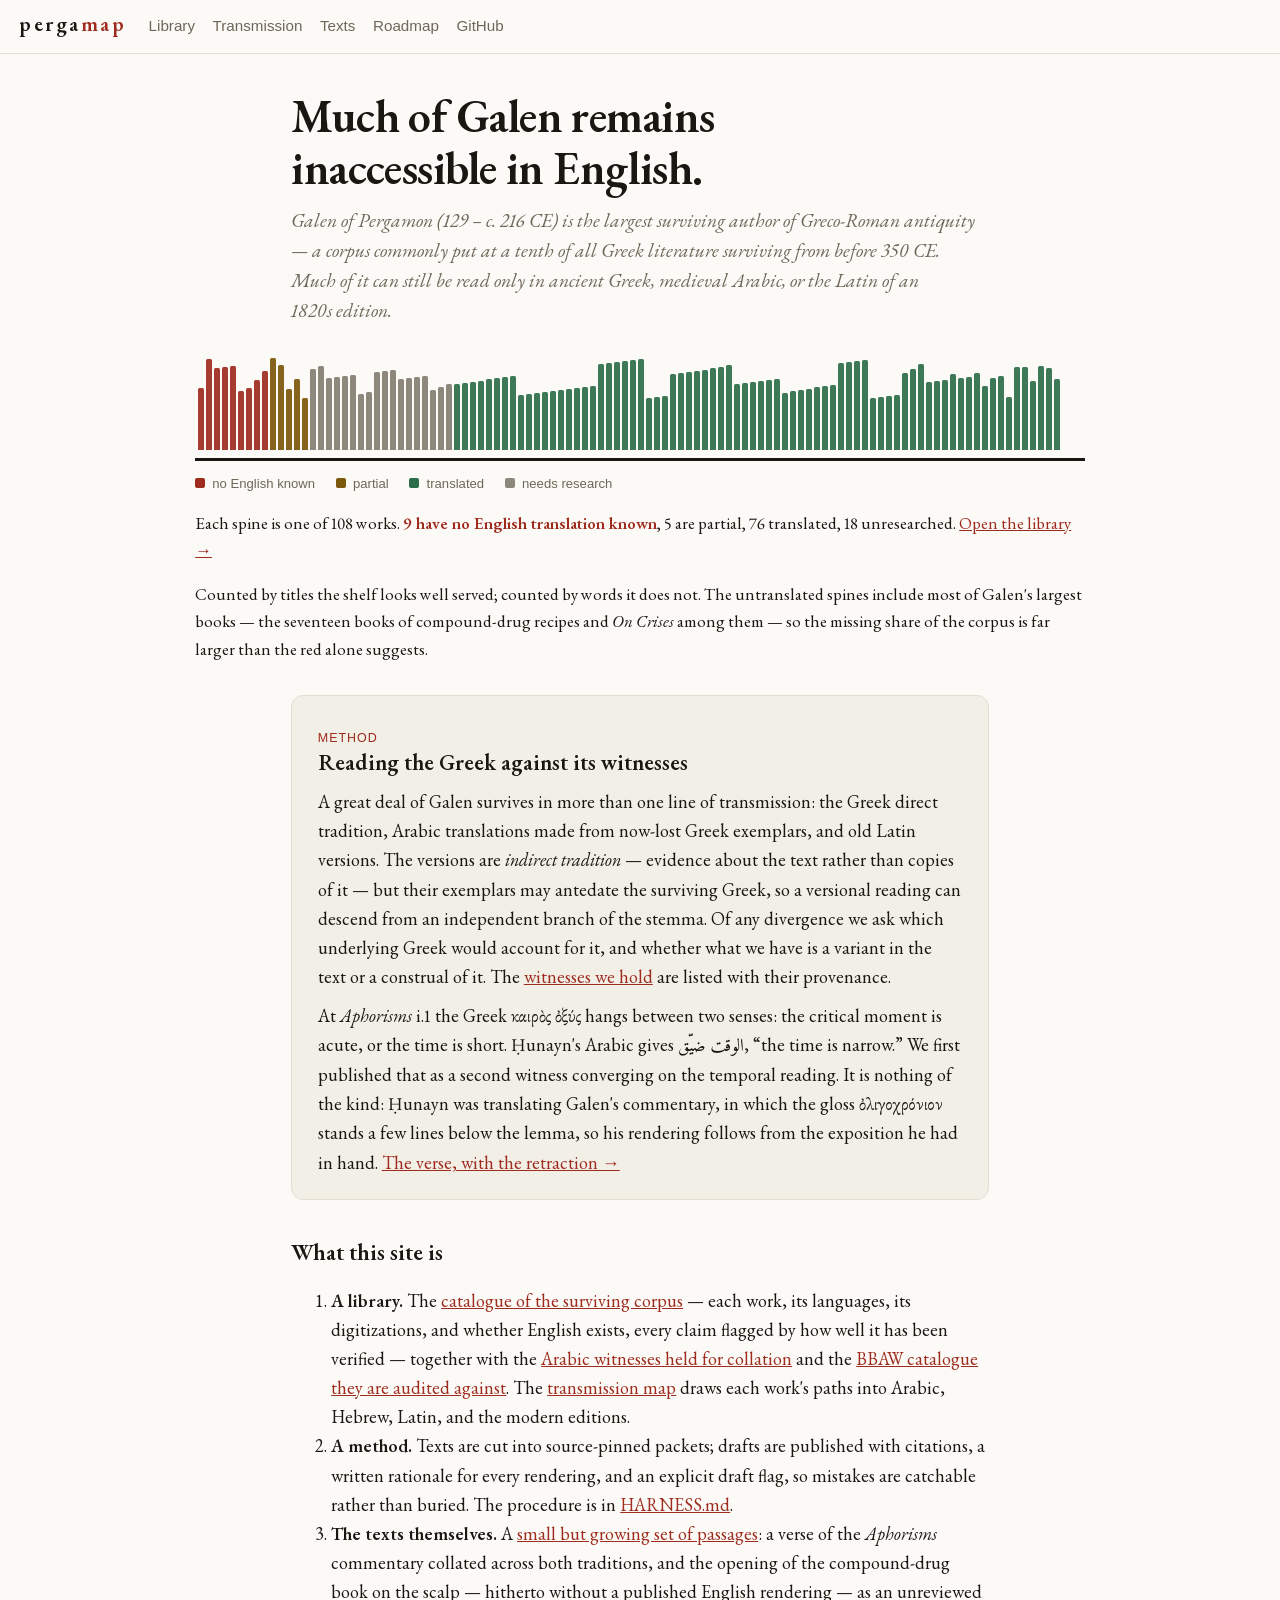
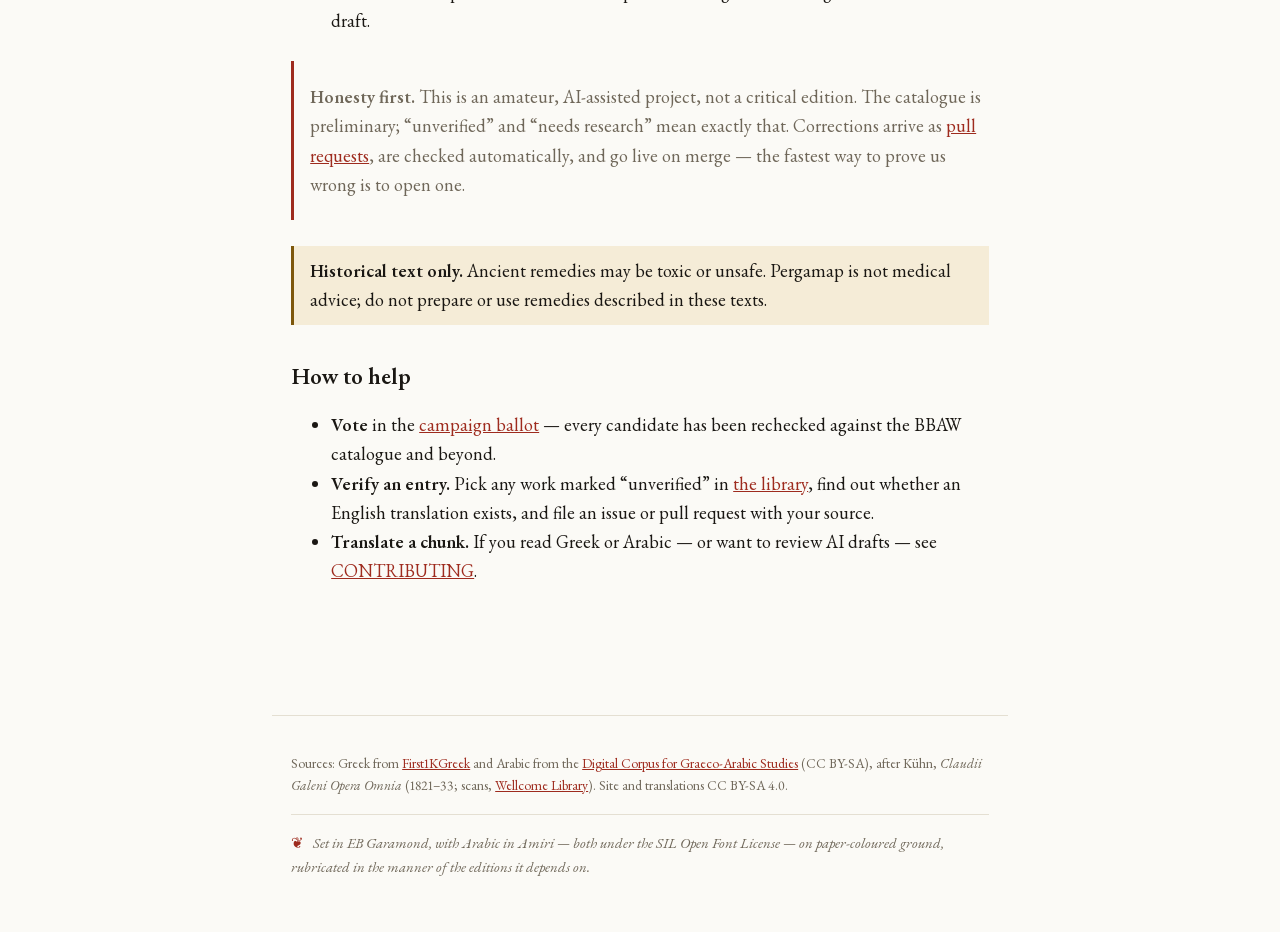
==== commit 71c377d0: "Review fixes: real font weights and stacks, retraction-consistent homepage, precise zcorner claims, " ====
--- a/index.html
+++ b/index.html
@@ -31,7 +31,7 @@
   <p class="lead">Galen of Pergamon (129 – c. 216 CE) is the largest surviving author of Greco-Roman antiquity — a corpus commonly put at a tenth of all Greek literature surviving from before 350 CE. Much of it can still be read only in ancient Greek, medieval Arabic, or the Latin of an 1820s edition.</p>
 
   <div class="shelf-wrap">
-    <div class="shelf" id="shelf" role="img" aria-label="Every catalogued work of Galen drawn as a book spine, coloured by English translation status"></div>
+    <div class="shelf" id="shelf" aria-hidden="true"></div>
     <div class="shelf-legend" aria-hidden="true">
       <span><i class="k-none"></i> no English known</span>
       <span><i class="k-partial"></i> partial</span>
@@ -39,7 +39,7 @@
       <span><i class="k-unknown"></i> needs research</span>
     </div>
     <p class="shelf-caption" id="shelf-caption">Each spine is one work. <noscript>JavaScript is off, so the shelf is empty — the complete catalogue is in <a href="data/works.json">works.json</a> and on the <a href="library.html">library page</a>.</noscript></p>
-    <p class="shelf-caption">Counted by titles the shelf looks well served; counted by words it does not. The untranslated spines include most of Galen's largest books — the seventeen books of compound-drug recipes, <em>On Antidotes</em>, <em>On Crises</em> — so the missing share of the corpus is far larger than the red alone suggests.</p>
+    <p class="shelf-caption">Counted by titles the shelf looks well served; counted by words it does not. The untranslated spines include most of Galen's largest books — the seventeen books of compound-drug recipes and <em>On Crises</em> among them — so the missing share of the corpus is far larger than the red alone suggests.</p>
     <p id="stats-error" class="error" role="alert" hidden>The catalogue could not be loaded; the shelf stands empty. The data itself is in <a href="data/works.json">works.json</a>.</p>
   </div>
 
@@ -47,7 +47,7 @@
     <p class="feature-kicker">Method</p>
     <h2 class="feature-h">Reading the Greek against its witnesses</h2>
     <p>A great deal of Galen survives in more than one line of transmission: the Greek direct tradition, Arabic translations made from now-lost Greek exemplars, and old Latin versions. The versions are <em>indirect tradition</em> — evidence about the text rather than copies of it — but their exemplars may antedate the surviving Greek, so a versional reading can descend from an independent branch of the stemma. Of any divergence we ask which underlying Greek would account for it, and whether what we have is a variant in the text or a construal of it. The <a href="library.html#witnesses">witnesses we hold</a> are listed with their provenance.</p>
-    <p>At <em>Aphorisms</em> i.1 the Greek <span lang="grc">καιρὸς ὀξύς</span> hangs between two senses: the critical moment is acute, or the time is short. Ḥunayn's Arabic (<span lang="ar" dir="rtl">الوقت ضيّق</span>, “the time is narrow”) and Galen's own gloss (<span lang="grc">ὀλιγοχρόνιον</span>, “of brief duration”) independently support the temporal reading. <a href="translations/aphorisms-1-1.html">The verse, with its witnesses →</a></p>
+    <p>At <em>Aphorisms</em> i.1 the Greek <span lang="grc">καιρὸς ὀξύς</span> hangs between two senses: the critical moment is acute, or the time is short. Ḥunayn's Arabic gives <span lang="ar" dir="rtl">الوقت ضيّق</span>, “the time is narrow.” We first published that as a second witness converging on the temporal reading. It is nothing of the kind: Ḥunayn was translating Galen's commentary, in which the gloss <span lang="grc">ὀλιγοχρόνιον</span> stands a few lines below the lemma, so his rendering follows from the exposition he had in hand. <a href="translations/aphorisms-1-1.html">The verse, with the retraction →</a></p>
   </div>
 
   <h2>What this site is</h2>
--- a/style.css
+++ b/style.css
@@ -1,3 +1,131 @@
+@font-face {
+  font-family: 'EB Garamond';
+  font-style: normal;
+  font-weight: 400;
+  font-display: swap;
+  src: url('assets/fonts/EBGaramond-400-greek-ext.woff2') format('woff2');
+  unicode-range: U+1F00-1FFF;
+}
+@font-face {
+  font-family: 'EB Garamond';
+  font-style: normal;
+  font-weight: 400;
+  font-display: swap;
+  src: url('assets/fonts/EBGaramond-400-greek.woff2') format('woff2');
+  unicode-range: U+0370-0377, U+037A-037F, U+0384-038A, U+038C, U+038E-03A1, U+03A3-03FF;
+}
+@font-face {
+  font-family: 'EB Garamond';
+  font-style: normal;
+  font-weight: 400;
+  font-display: swap;
+  src: url('assets/fonts/EBGaramond-400-latin-ext.woff2') format('woff2');
+  unicode-range: U+0100-02BA, U+02BD-02C5, U+02C7-02CC, U+02CE-02D7, U+02DD-02FF, U+0304, U+0308, U+0329, U+1D00-1DBF, U+1E00-1E9F, U+1EF2-1EFF, U+2020, U+20A0-20AB, U+20AD-20C0, U+2113, U+2C60-2C7F, U+A720-A7FF;
+}
+@font-face {
+  font-family: 'EB Garamond';
+  font-style: normal;
+  font-weight: 400;
+  font-display: swap;
+  src: url('assets/fonts/EBGaramond-400-latin.woff2') format('woff2');
+  unicode-range: U+0000-00FF, U+0131, U+0152-0153, U+02BB-02BC, U+02C6, U+02DA, U+02DC, U+0304, U+0308, U+0329, U+2000-206F, U+20AC, U+2122, U+2191, U+2193, U+2212, U+2215, U+FEFF, U+FFFD;
+}
+@font-face {
+  font-family: 'EB Garamond';
+  font-style: normal;
+  font-weight: 500;
+  font-display: swap;
+  src: url('assets/fonts/EBGaramond-500-greek-ext.woff2') format('woff2');
+  unicode-range: U+1F00-1FFF;
+}
+@font-face {
+  font-family: 'EB Garamond';
+  font-style: normal;
+  font-weight: 500;
+  font-display: swap;
+  src: url('assets/fonts/EBGaramond-500-greek.woff2') format('woff2');
+  unicode-range: U+0370-0377, U+037A-037F, U+0384-038A, U+038C, U+038E-03A1, U+03A3-03FF;
+}
+@font-face {
+  font-family: 'EB Garamond';
+  font-style: normal;
+  font-weight: 500;
+  font-display: swap;
+  src: url('assets/fonts/EBGaramond-500-latin-ext.woff2') format('woff2');
+  unicode-range: U+0100-02BA, U+02BD-02C5, U+02C7-02CC, U+02CE-02D7, U+02DD-02FF, U+0304, U+0308, U+0329, U+1D00-1DBF, U+1E00-1E9F, U+1EF2-1EFF, U+2020, U+20A0-20AB, U+20AD-20C0, U+2113, U+2C60-2C7F, U+A720-A7FF;
+}
+@font-face {
+  font-family: 'EB Garamond';
+  font-style: normal;
+  font-weight: 500;
+  font-display: swap;
+  src: url('assets/fonts/EBGaramond-500-latin.woff2') format('woff2');
+  unicode-range: U+0000-00FF, U+0131, U+0152-0153, U+02BB-02BC, U+02C6, U+02DA, U+02DC, U+0304, U+0308, U+0329, U+2000-206F, U+20AC, U+2122, U+2191, U+2193, U+2212, U+2215, U+FEFF, U+FFFD;
+}
+@font-face {
+  font-family: 'EB Garamond';
+  font-style: normal;
+  font-weight: 600;
+  font-display: swap;
+  src: url('assets/fonts/EBGaramond-600-greek-ext.woff2') format('woff2');
+  unicode-range: U+1F00-1FFF;
+}
+@font-face {
+  font-family: 'EB Garamond';
+  font-style: normal;
+  font-weight: 600;
+  font-display: swap;
+  src: url('assets/fonts/EBGaramond-600-greek.woff2') format('woff2');
+  unicode-range: U+0370-0377, U+037A-037F, U+0384-038A, U+038C, U+038E-03A1, U+03A3-03FF;
+}
+@font-face {
+  font-family: 'EB Garamond';
+  font-style: normal;
+  font-weight: 600;
+  font-display: swap;
+  src: url('assets/fonts/EBGaramond-600-latin-ext.woff2') format('woff2');
+  unicode-range: U+0100-02BA, U+02BD-02C5, U+02C7-02CC, U+02CE-02D7, U+02DD-02FF, U+0304, U+0308, U+0329, U+1D00-1DBF, U+1E00-1E9F, U+1EF2-1EFF, U+2020, U+20A0-20AB, U+20AD-20C0, U+2113, U+2C60-2C7F, U+A720-A7FF;
+}
+@font-face {
+  font-family: 'EB Garamond';
+  font-style: normal;
+  font-weight: 600;
+  font-display: swap;
+  src: url('assets/fonts/EBGaramond-600-latin.woff2') format('woff2');
+  unicode-range: U+0000-00FF, U+0131, U+0152-0153, U+02BB-02BC, U+02C6, U+02DA, U+02DC, U+0304, U+0308, U+0329, U+2000-206F, U+20AC, U+2122, U+2191, U+2193, U+2212, U+2215, U+FEFF, U+FFFD;
+}
+@font-face {
+  font-family: 'EB Garamond';
+  font-style: italic;
+  font-weight: 400;
+  font-display: swap;
+  src: url('assets/fonts/EBGaramond-400i-greek-ext.woff2') format('woff2');
+  unicode-range: U+1F00-1FFF;
+}
+@font-face {
+  font-family: 'EB Garamond';
+  font-style: italic;
+  font-weight: 400;
+  font-display: swap;
+  src: url('assets/fonts/EBGaramond-400i-greek.woff2') format('woff2');
+  unicode-range: U+0370-0377, U+037A-037F, U+0384-038A, U+038C, U+038E-03A1, U+03A3-03FF;
+}
+@font-face {
+  font-family: 'EB Garamond';
+  font-style: italic;
+  font-weight: 400;
+  font-display: swap;
+  src: url('assets/fonts/EBGaramond-400i-latin-ext.woff2') format('woff2');
+  unicode-range: U+0100-02BA, U+02BD-02C5, U+02C7-02CC, U+02CE-02D7, U+02DD-02FF, U+0304, U+0308, U+0329, U+1D00-1DBF, U+1E00-1E9F, U+1EF2-1EFF, U+2020, U+20A0-20AB, U+20AD-20C0, U+2113, U+2C60-2C7F, U+A720-A7FF;
+}
+@font-face {
+  font-family: 'EB Garamond';
+  font-style: italic;
+  font-weight: 400;
+  font-display: swap;
+  src: url('assets/fonts/EBGaramond-400i-latin.woff2') format('woff2');
+  unicode-range: U+0000-00FF, U+0131, U+0152-0153, U+02BB-02BC, U+02C6, U+02DA, U+02DC, U+0304, U+0308, U+0329, U+2000-206F, U+20AC, U+2122, U+2191, U+2193, U+2212, U+2215, U+FEFF, U+FFFD;
+}
 @font-face {
   font-family: 'Amiri';
   font-style: normal;
@@ -6,113 +134,13 @@
   src: url('assets/fonts/Amiri-400-arabic.woff2') format('woff2');
   unicode-range: U+0600-06FF, U+0750-077F, U+0870-088E, U+0890-0891, U+0897-08E1, U+08E3-08FF, U+200C-200E, U+2010-2011, U+204F, U+2E41, U+FB50-FDFF, U+FE70-FE74, U+FE76-FEFC, U+102E0-102FB, U+10E60-10E7E, U+10EC2-10EC4, U+10EFC-10EFF, U+1EE00-1EE03, U+1EE05-1EE1F, U+1EE21-1EE22, U+1EE24, U+1EE27, U+1EE29-1EE32, U+1EE34-1EE37, U+1EE39, U+1EE3B, U+1EE42, U+1EE47, U+1EE49, U+1EE4B, U+1EE4D-1EE4F, U+1EE51-1EE52, U+1EE54, U+1EE57, U+1EE59, U+1EE5B, U+1EE5D, U+1EE5F, U+1EE61-1EE62, U+1EE64, U+1EE67-1EE6A, U+1EE6C-1EE72, U+1EE74-1EE77, U+1EE79-1EE7C, U+1EE7E, U+1EE80-1EE89, U+1EE8B-1EE9B, U+1EEA1-1EEA3, U+1EEA5-1EEA9, U+1EEAB-1EEBB, U+1EEF0-1EEF1;
 }
-
-@font-face {
-  font-family: 'EB Garamond';
-  font-style: italic;
-  font-weight: 400;
-  font-display: swap;
-  src: url('assets/fonts/EBGaramond-400i-greek-ext.woff2') format('woff2');
-  unicode-range: U+1F00-1FFF;
-}
-
-@font-face {
-  font-family: 'EB Garamond';
-  font-style: italic;
-  font-weight: 400;
-  font-display: swap;
-  src: url('assets/fonts/EBGaramond-400i-greek.woff2') format('woff2');
-  unicode-range: U+0370-0377, U+037A-037F, U+0384-038A, U+038C, U+038E-03A1, U+03A3-03FF;
-}
-
-@font-face {
-  font-family: 'EB Garamond';
-  font-style: italic;
-  font-weight: 400;
-  font-display: swap;
-  src: url('assets/fonts/EBGaramond-400i-latin.woff2') format('woff2');
-  unicode-range: U+0000-00FF, U+0131, U+0152-0153, U+02BB-02BC, U+02C6, U+02DA, U+02DC, U+0304, U+0308, U+0329, U+2000-206F, U+20AC, U+2122, U+2191, U+2193, U+2212, U+2215, U+FEFF, U+FFFD;
-}
-
-@font-face {
-  font-family: 'EB Garamond';
-  font-style: normal;
-  font-weight: 400;
-  font-display: swap;
-  src: url('assets/fonts/EBGaramond-400-greek-ext.woff2') format('woff2');
-  unicode-range: U+1F00-1FFF;
-}
-
-@font-face {
-  font-family: 'EB Garamond';
-  font-style: normal;
-  font-weight: 400;
-  font-display: swap;
-  src: url('assets/fonts/EBGaramond-400-greek.woff2') format('woff2');
-  unicode-range: U+0370-0377, U+037A-037F, U+0384-038A, U+038C, U+038E-03A1, U+03A3-03FF;
-}
-
-@font-face {
-  font-family: 'EB Garamond';
-  font-style: normal;
-  font-weight: 400;
-  font-display: swap;
-  src: url('assets/fonts/EBGaramond-400-latin.woff2') format('woff2');
-  unicode-range: U+0000-00FF, U+0131, U+0152-0153, U+02BB-02BC, U+02C6, U+02DA, U+02DC, U+0304, U+0308, U+0329, U+2000-206F, U+20AC, U+2122, U+2191, U+2193, U+2212, U+2215, U+FEFF, U+FFFD;
-}
-
-@font-face {
-  font-family: 'EB Garamond';
-  font-style: normal;
-  font-weight: 500;
-  font-display: swap;
-  src: url('assets/fonts/EBGaramond-500-greek-ext.woff2') format('woff2');
-  unicode-range: U+1F00-1FFF;
-}
-
-@font-face {
-  font-family: 'EB Garamond';
-  font-style: normal;
-  font-weight: 500;
-  font-display: swap;
-  src: url('assets/fonts/EBGaramond-500-greek.woff2') format('woff2');
-  unicode-range: U+0370-0377, U+037A-037F, U+0384-038A, U+038C, U+038E-03A1, U+03A3-03FF;
-}
-
-@font-face {
-  font-family: 'EB Garamond';
-  font-style: normal;
-  font-weight: 500;
-  font-display: swap;
-  src: url('assets/fonts/EBGaramond-500-latin.woff2') format('woff2');
-  unicode-range: U+0000-00FF, U+0131, U+0152-0153, U+02BB-02BC, U+02C6, U+02DA, U+02DC, U+0304, U+0308, U+0329, U+2000-206F, U+20AC, U+2122, U+2191, U+2193, U+2212, U+2215, U+FEFF, U+FFFD;
-}
-
-@font-face {
-  font-family: 'EB Garamond';
-  font-style: normal;
-  font-weight: 600;
-  font-display: swap;
-  src: url('assets/fonts/EBGaramond-600-greek-ext.woff2') format('woff2');
-  unicode-range: U+1F00-1FFF;
-}
-
-@font-face {
-  font-family: 'EB Garamond';
-  font-style: normal;
-  font-weight: 600;
-  font-display: swap;
-  src: url('assets/fonts/EBGaramond-600-greek.woff2') format('woff2');
-  unicode-range: U+0370-0377, U+037A-037F, U+0384-038A, U+038C, U+038E-03A1, U+03A3-03FF;
-}
-
-@font-face {
-  font-family: 'EB Garamond';
-  font-style: normal;
-  font-weight: 600;
-  font-display: swap;
-  src: url('assets/fonts/EBGaramond-600-latin.woff2') format('woff2');
-  unicode-range: U+0000-00FF, U+0131, U+0152-0153, U+02BB-02BC, U+02C6, U+02DA, U+02DC, U+0304, U+0308, U+0329, U+2000-206F, U+20AC, U+2122, U+2191, U+2193, U+2212, U+2215, U+FEFF, U+FFFD;
+@font-face {
+  font-family: 'Amiri';
+  font-style: normal;
+  font-weight: 700;
+  font-display: swap;
+  src: url('assets/fonts/Amiri-700-arabic.woff2') format('woff2');
+  unicode-range: U+0600-06FF, U+0750-077F, U+0870-088E, U+0890-0891, U+0897-08E1, U+08E3-08FF, U+200C-200E, U+2010-2011, U+204F, U+2E41, U+FB50-FDFF, U+FE70-FE74, U+FE76-FEFC, U+102E0-102FB, U+10E60-10E7E, U+10EC2-10EC4, U+10EFC-10EFF, U+1EE00-1EE03, U+1EE05-1EE1F, U+1EE21-1EE22, U+1EE24, U+1EE27, U+1EE29-1EE32, U+1EE34-1EE37, U+1EE39, U+1EE3B, U+1EE42, U+1EE47, U+1EE49, U+1EE4B, U+1EE4D-1EE4F, U+1EE51-1EE52, U+1EE54, U+1EE57, U+1EE59, U+1EE5B, U+1EE5D, U+1EE5F, U+1EE61-1EE62, U+1EE64, U+1EE67-1EE6A, U+1EE6C-1EE72, U+1EE74-1EE77, U+1EE79-1EE7C, U+1EE7E, U+1EE80-1EE89, U+1EE8B-1EE9B, U+1EEA1-1EEA3, U+1EEA5-1EEA9, U+1EEAB-1EEBB, U+1EEF0-1EEF1;
 }
 :root {
   --bg: #fbfaf6;
@@ -124,15 +152,15 @@
   --border: #e4dfd2;
   --good: #2c6e49;
   --good-soft: #e2efe7;
-  --warn: #96690e;
+  --warn: #7d570b;
   --warn-soft: #f5ecd7;
   --none: #9e2b1e;
   --none-soft: #f6e3dd;
   --unk: #6f6759;
   --unk-soft: #edeae1;
   --serif: 'EB Garamond', 'Iowan Old Style', Palatino, Georgia, serif;
-  --sans: var(--sans);
-  --arabic: 'Amiri', var(--arabic);
+  --sans: -apple-system, BlinkMacSystemFont, 'Segoe UI', Roboto, sans-serif;
+  --arabic: 'Amiri', 'Geeza Pro', 'Noto Naskh Arabic', 'Times New Roman', serif;
 }
 @media (prefers-color-scheme: dark) {
   :root {
@@ -170,8 +198,8 @@
   display: flex; flex-wrap: wrap; align-items: baseline; gap: 0.4rem 1.4rem;
 }
 header.site .brand {
-  font-family: var(--serif); font-weight: 600; font-variant-caps: small-caps;
-  letter-spacing: 0.14em; font-size: 1.28rem; line-height: 1;
+  font-family: var(--serif); font-weight: 600;
+  letter-spacing: 0.12em; font-size: 1.3rem; line-height: 1;
   color: var(--text); text-decoration: none; text-transform: lowercase;
 }
 header.site .brand span { color: var(--accent); }
@@ -184,8 +212,8 @@
 }
 main { max-width: 46rem; margin: 0 auto; padding: 2.2rem 1.2rem 4rem; }
 main.wide { max-width: 72rem; }
-h1 { font-size: clamp(2.1rem, 4.5vw, 2.9rem); font-weight: 550; line-height: 1.12; letter-spacing: -0.012em; margin: 0 0 0.7rem; text-wrap: balance; }
-h2 { font-size: 1.45rem; font-weight: 560; line-height: 1.2; margin-top: 2.4rem; }
+h1 { font-size: clamp(2.1rem, 4.5vw, 2.9rem); font-weight: 600; line-height: 1.12; letter-spacing: -0.012em; margin: 0 0 0.7rem; text-wrap: balance; }
+h2 { font-size: 1.45rem; font-weight: 600; line-height: 1.2; margin-top: 2.4rem; }
 h3 { font-size: 1.1rem; }
 a { color: var(--accent); }
 p.lead { font-size: 1.22rem; font-style: italic; color: var(--muted); margin-top: 0; line-height: 1.55; text-wrap: pretty; }
@@ -263,6 +291,7 @@
   font-family: var(--sans); margin-bottom: 0.7rem; }
 .grc, .ara { font-size: 1.12rem; line-height: 1.8; }
 .ara { font-size: 1.28rem; line-height: 2.05; }
+[lang="ar"] { font-family: var(--arabic); }
 .ara { direction: rtl; text-align: right; font-family: var(--arabic); }
 .translit { font-size: 0.9rem; color: var(--muted); font-style: italic; margin-top: 0.5rem; line-height: 1.6; }
 .verdict { background: var(--accent-soft); border-left: 3px solid var(--accent); border-radius: 0 8px 8px 0; padding: 1rem 1.2rem; margin: 1.8rem 0; }
@@ -473,7 +502,7 @@
 .spine.none { background: var(--accent); }
 .spine.partial { background: var(--warn); }
 .spine.full { background: var(--good); }
-.spine.unknown { background: var(--unk); opacity: 0.55; }
+.spine.unknown { background: var(--unk); opacity: 0.78; }
 .spine:hover, .spine:focus-visible { transform: translateY(-5px); opacity: 1; }
 .shelf-legend {
   display: flex; flex-wrap: wrap; gap: 0.4rem 1.3rem; margin-top: 0.7rem;
@@ -484,7 +513,7 @@
 .shelf-legend .k-none { background: var(--accent); }
 .shelf-legend .k-partial { background: var(--warn); }
 .shelf-legend .k-full { background: var(--good); }
-.shelf-legend .k-unknown { background: var(--unk); opacity: 0.55; }
+.shelf-legend .k-unknown { background: var(--unk); opacity: 0.78; }
 .shelf-caption { margin-top: 1rem; font-size: 1.05rem; }
 .shelf-caption b { color: var(--accent); font-weight: 600; }
 
@@ -499,7 +528,7 @@
   font-size: 0.95rem; margin-bottom: -1px;
 }
 .viewtabs a:hover { color: var(--accent); }
-.viewtabs a[aria-selected="true"] {
+.viewtabs a[aria-current="true"] {
   color: var(--accent); background: var(--bg); border-color: var(--border);
   border-bottom: 1px solid var(--bg); font-weight: 600;
 }
@@ -525,6 +554,12 @@
 .colophon::before { content: "\2766"; font-style: normal; color: var(--accent); margin-right: 0.55rem; }
 
 @media (prefers-reduced-motion: reduce) {
-  .spine, .tree-node { transition: none; }
-  .spine:hover { transform: none; }
-}
+  .spine { transition: none; }
+  .spine:hover, .spine:focus-visible, .tree-node:hover { transform: none; }
+}
+
+/* zcorner (unlisted working page) */
+.locus { border-top: 1px solid var(--border); padding-top: 1.2rem; margin-top: 1.8rem; }
+.locus h3 { margin: 0 0 0.2rem; }
+.ask { background: var(--bg2); border-radius: 8px; padding: 0.7rem 1rem; font-size: 0.95rem; font-family: var(--sans); }
+.tag { font-family: var(--sans); font-size: 0.75rem; text-transform: uppercase; letter-spacing: 0.08em; color: var(--accent); }
